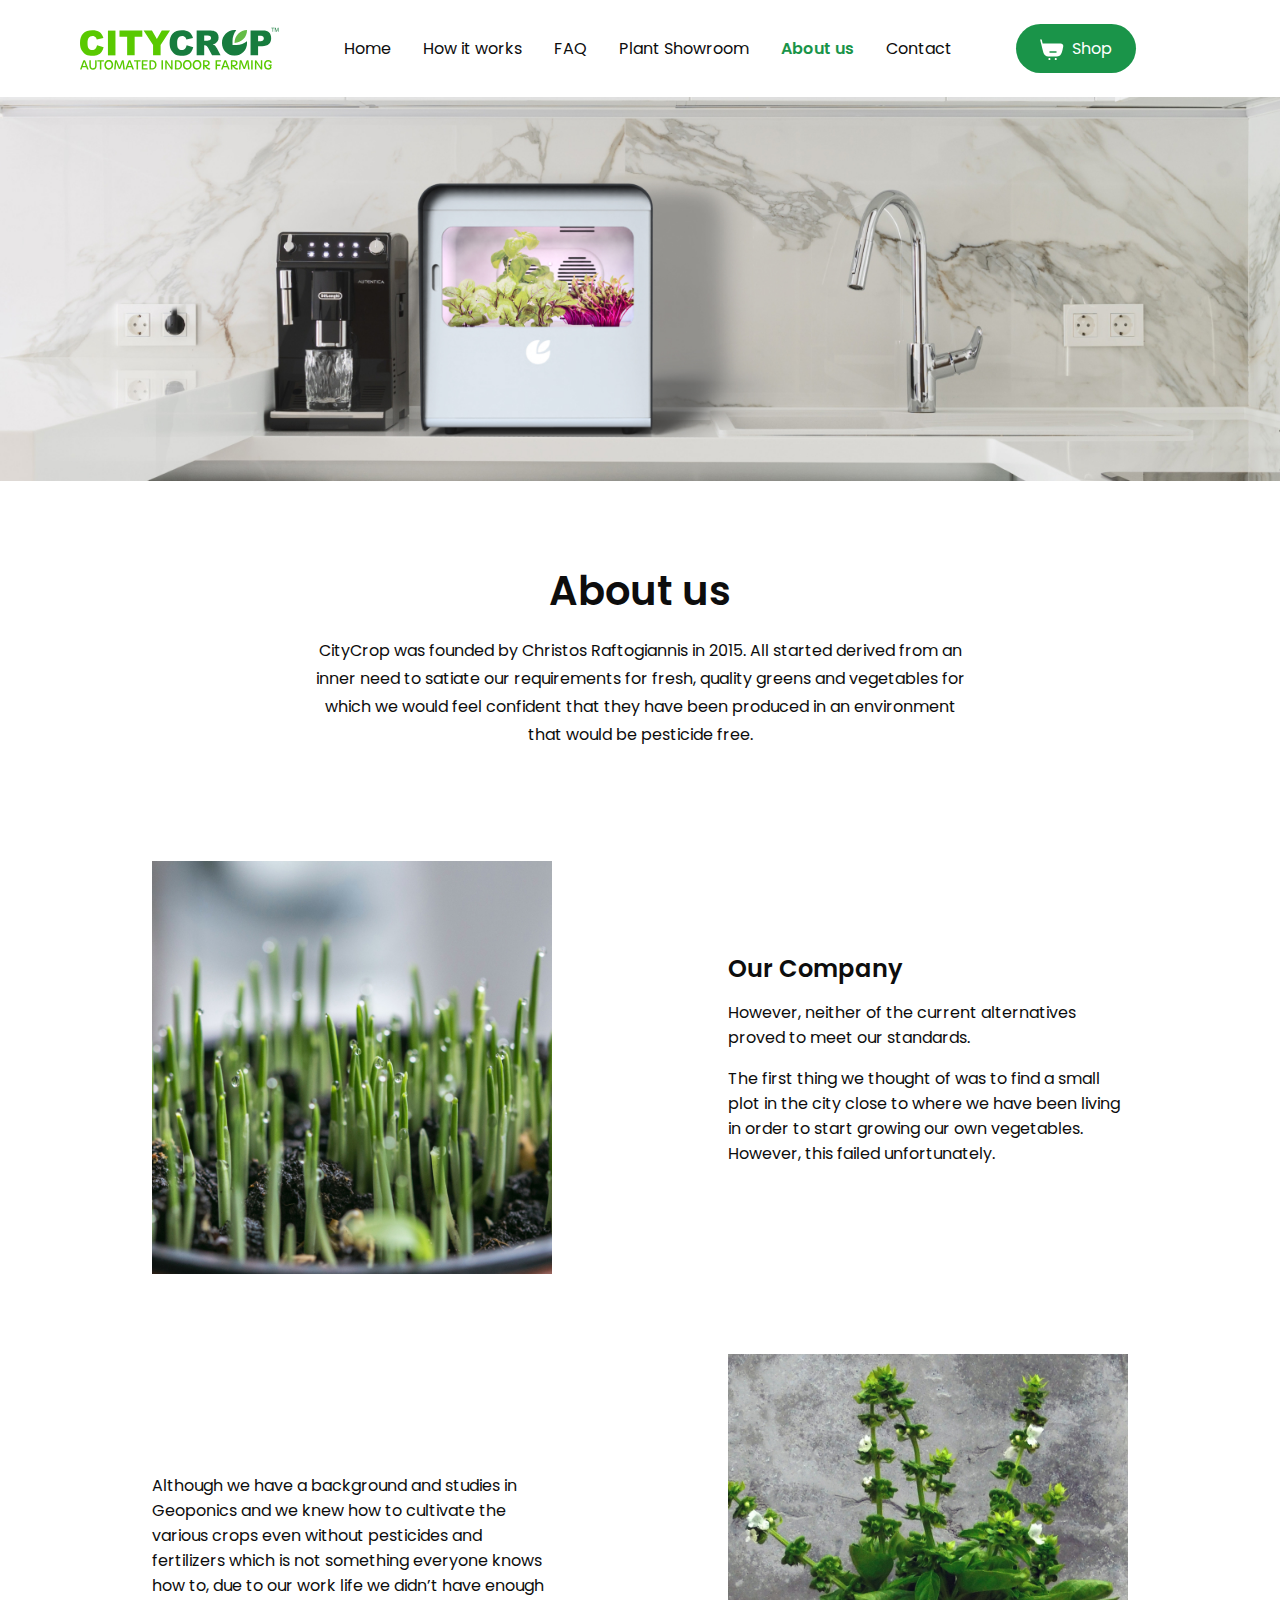
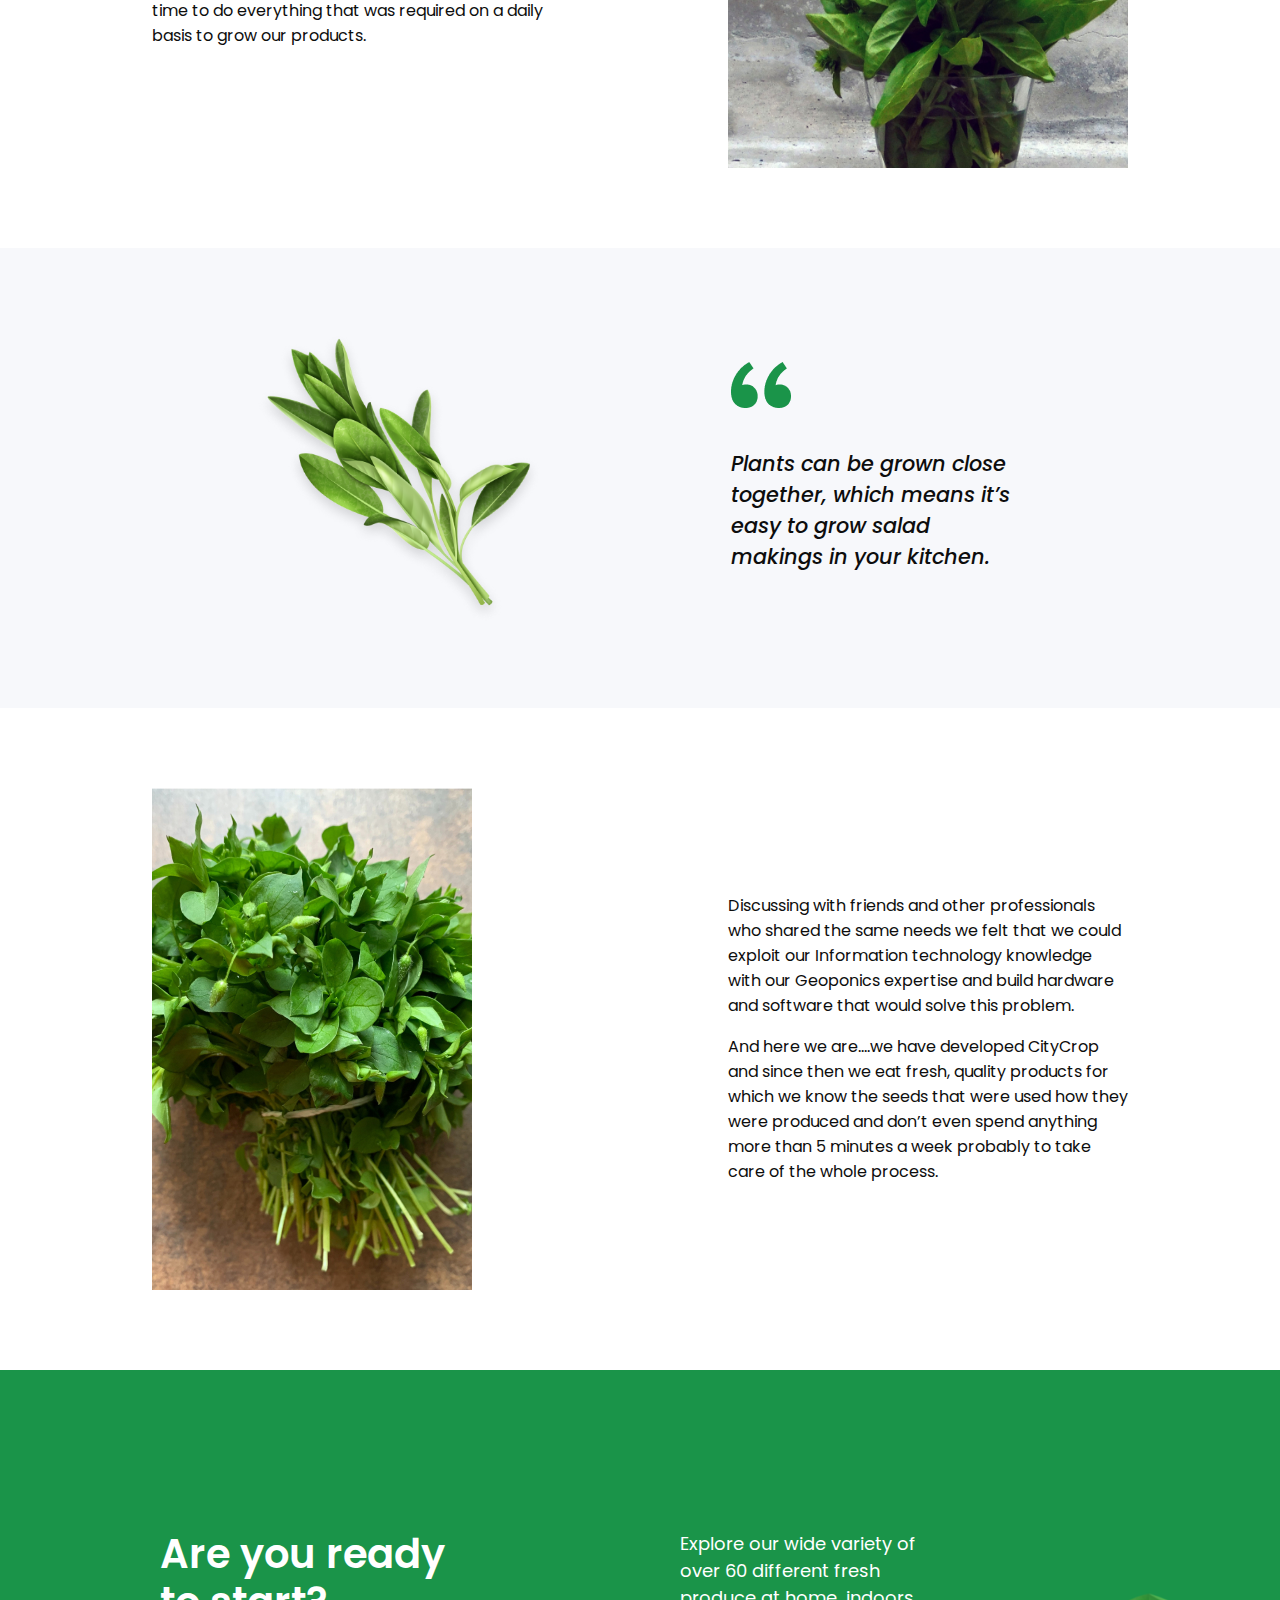
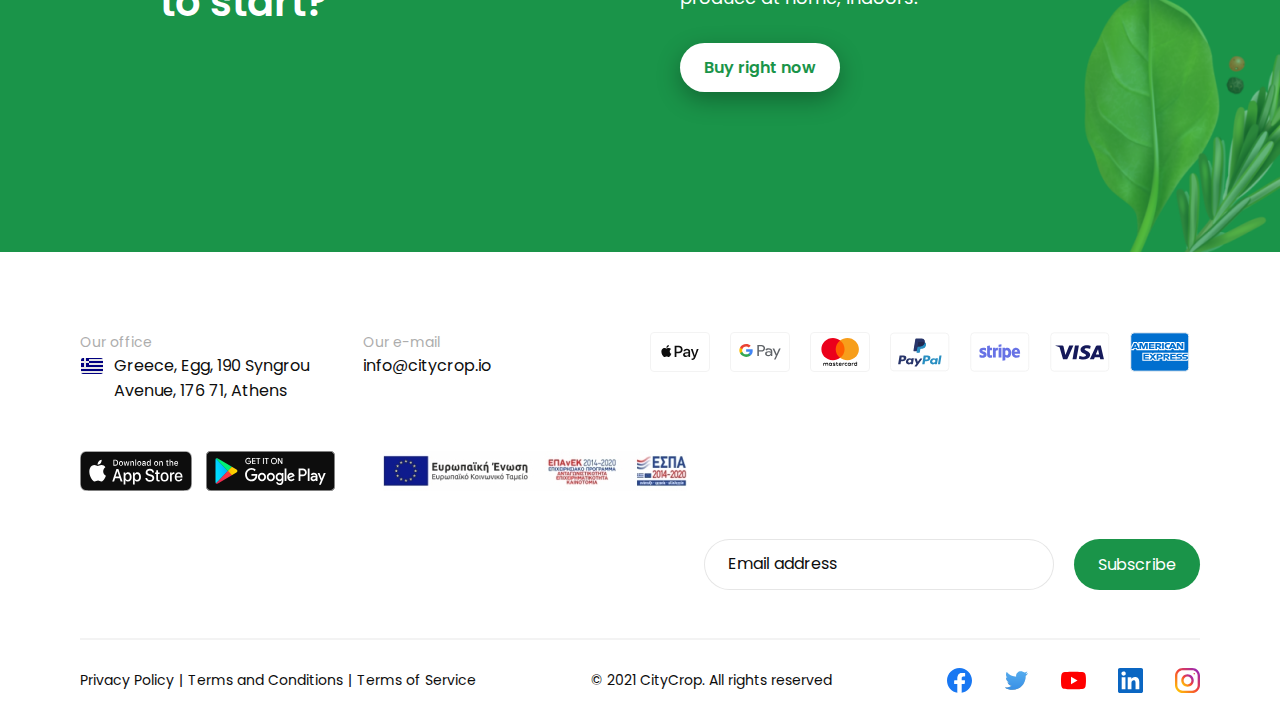
==== pages/about.html @ 61753e55 "About us page completed" ====
<!DOCTYPE html>
<html lang="en">
  <head>
    <meta charset="UTF-8" />
    <meta http-equiv="X-UA-Compatible" content="IE=edge" />
    <meta name="viewport" content="width=device-width, initial-scale=1.0" />
    <title>About Us | CityCrop</title>
    <!-- Fonts -->
    <link rel="preconnect" href="https://fonts.googleapis.com" />
    <link rel="preconnect" href="https://fonts.gstatic.com" crossorigin />
    <link href="https://fonts.googleapis.com/css2?family=Poppins:ital,wght@0,400;0,500;0,600;1,500&display=swap" rel="stylesheet" />

    <!-- Stylesheets-->
    <link rel="stylesheet" href="../css/global.css" />
    <link rel="stylesheet" href="../css/about.css" />
  </head>
  <body>
    <header class="header">
      <div class="container">
        <nav class="navbar">
          <a href="#" class="nav-logo"><img src="../images/logo.svg" alt="City Crop logo" /></a>
          <ul class="nav-menu">
            <li class="nav-item">
              <a href="#" class="nav-link">Home</a>
            </li>
            <li class="nav-item">
              <a href="#" class="nav-link">How it works</a>
            </li>
            <li class="nav-item">
              <a href="#" class="nav-link">FAQ</a>
            </li>
            <li class="nav-item">
              <a href="#" class="nav-link">Plant Showroom</a>
            </li>
            <li class="nav-item">
              <a href="#" class="nav-link active">About us</a>
            </li>
            <li class="nav-item">
              <a href="#" class="nav-link">Contact</a>
            </li>
          </ul>
          <a href="#" class="btn shopping__button">
            <span><img src="../images/cart.svg" alt="" /></span>
            <span>Shop</span>
          </a>
          <a href="#" class="shop-btn--mobile"><img src="../images/buy.svg" alt="" /></a>
          <a href="#"></a>
          <div class="hamburger">
            <span class="bar"></span>
            <span class="bar"></span>
            <span class="bar"></span>
          </div>
        </nav>
      </div>
    </header>
    <main>
      <section class="hero__banner">
        <picture>
          <source media="(max-width:768px)" srcset="../images/contact-banner-1.jpg" />
          <source media="(min-width:768px)" srcset="../images/contact-banner.jpg" />
          <img src="../images/contact-banner.jpg" alt="" />
        </picture>
      </section>
      <section class="about__info">
        <div class="container">
          <h2>About us</h2>
          <p class="subhead">CityCrop was founded by Christos Raftogiannis in 2015. All started derived from an inner need to satiate our requirements for fresh, quality greens and vegetables for which we would feel confident that they have been produced in an environment that would be pesticide free.</p>
        </div>
      </section>
      <section class="company__info">
        <div class="container">
          <div class="row">
            <div class="col-6">
              <div><img src="../images/plant-1.jpg" alt="" /></div>
            </div>
            <div class="col-6">
              <h3>Our Company</h3>
              <p>However, neither of the current alternatives proved to meet our standards.</p>
              <p>The first thing we thought of was to find a small plot in the city close to where we have been living in order to start growing our own vegetables. However, this failed unfortunately.</p>
            </div>
          </div>
        </div>
        <div class="container">
          <div class="row">
            <div class="col-6 order-2">
              <p>Although we have a background and studies in Geoponics and we knew how to cultivate the various crops even without pesticides and fertilizers which is not something everyone knows how to, due to our work life we didn’t have enough time to do everything that was required on a daily basis to grow our products.</p>
            </div>
            <div class="col-6">
              <div><img src="../images/plant-3.jpg" alt="" /></div>
            </div>
          </div>
        </div>
        <div class="row quote">
          <div class="col-6">
            <div><img src="../images/plant-2.png" alt="" width="300px" /></div>
          </div>
          <div class="col-6">
            <p class="blockquote">Plants can be grown close together, which means it’s easy to grow salad makings in your kitchen.</p>
          </div>
        </div>
        <div class="container">
          <div class="row">
            <div class="col-6 order-2">
              <div class="text-center"><img src="../images/plant-4.jpg" alt="" /></div>
            </div>
            <div class="col-6">
              <p>Discussing with friends and other professionals who shared the same needs we felt that we could exploit our Information technology knowledge with our Geoponics expertise and build hardware and software that would solve this problem.</p>
              <p>And here we are….we have developed CityCrop and since then we eat fresh, quality products for which we know the seeds that were used how they were produced and don’t even spend anything more than 5 minutes a week probably to take care of the whole process.</p>
            </div>
          </div>
        </div>
      </section>

      <section class="footer__banner">
        <div class="container">
          <div class="row">
            <div class="col">
              <h2>
                Are you ready <br />
                to start?
              </h2>
            </div>
            <div class="col">
              <p>Explore our wide variety of over 60 different fresh produce at home, indoors.</p>
              <a href="#" class="btn buy-now">Buy right now</a>
            </div>
          </div>
        </div>
      </section>
    </main>
    <footer class="footer">
      <div class="container">
        <div class="address-payment">
          <div class="flex gap-1">
            <div class="office__address">
              <p class="footer_title">Our office</p>
              <div class="address">
                <span><img src="../images/Greece.svg" alt="" /></span>
                <p>Greece, Egg, 190 Syngrou Avenue, 176 71, Athens</p>
              </div>
            </div>
            <div class="email__address">
              <p class="footer_title">Our e-mail</p>
              <p>info@citycrop.io</p>
            </div>
          </div>
          <div class="payment__methods">
            <img src="../images/ApplePay.svg" alt="" width="60" height="40" />
            <img src="../images/GooglePay.svg" alt="" width="60" height="40" />
            <img src="../images/Mastercard-Full.svg" alt="" width="60" height="40" />
            <img src="../images/Paypal.svg" alt="" width="60" height="40" />
            <img src="../images/Stripe.svg" alt="" width="60" height="40" />
            <img src="../images/Visa-Classic.svg" alt="" width="60" height="40" />
            <img src="../images/Amex.svg" alt="" width="60" height="40" />
          </div>
        </div>
        <div class="footer__row--2">
          <div class="badges">
            <a href="#"><img src="../images/appstore-badge.svg" alt="" /></a>
            <a href="#"><img src="../images/google-store-badge.svg" alt="" /></a>
          </div>
          <div><img src="../images/cont.jpg" alt="" /></div>
          <div>
            <form class="footer__form">
              <div class="input__wrapper">
                <input name="Email" type="email" id="f-email" class="form__input" autocomplete="off" placeholder=" " />
                <label for="f-email" class="form__label">Email address</label>
              </div>

              <button type="submit" class="btn">Subscribe</button>
            </form>
          </div>
        </div>
        <div class="footer__row--end">
          <div class="links"><a href="#">Privacy Policy</a><span>|</span><a href="#">Terms and Conditions</a><span>|</span><a href="#">Terms of Service</a></div>
          <div><p>© 2021 CityCrop. All rights reserved</p></div>
          <div>
            <ul class="social-nav">
              <li>
                <a href="#" target="_blank" title="Facebook" rel="nofollow"><img src="../images/facebook.svg" alt="" /></a>
              </li>
              <li>
                <a href="#" target="_blank" title="Twitter" rel="nofollow"><img src="../images/twitter.svg" alt="" /></a>
              </li>
              <li>
                <a href="#" target="_blank" title="Youtube" rel="nofollow"><img src="../images/youtube.svg" alt="" /></a>
              </li>
              <li>
                <a href="#" target="_blank" title="Linkedin" rel="nofollow"><img src="../images/linkedin.svg" alt="" /></a>
              </li>
              <li>
                <a href="#" target="_blank" title="Instagram" rel="nofollow"><img src="../images/instagram.svg" alt="" /></a>
              </li>
            </ul>
          </div>
        </div>
      </div>
    </footer>

    <script src="../js/main.js"></script>
  </body>
</html>
---- css/global.css ----
:root {
  --black: #0d0d0d;
  --white: #ffffff;
  --grey: #71717c;
  --lightGrey: #f7f8fb;
  --green: #1a9449;
}

html {
  box-sizing: border-box;
  overflow-x: hidden;
}
*,
*::before,
*::after {
  box-sizing: inherit;
}
body {
  margin: 0 auto;
  padding: 0;
  font-family: "Poppins", sans-serif;
  color: var(--black);
  background: var(--white);
  max-width: 1600px;
}

div,
span,
li,
h1,
h2,
h3,
h4,
h5,
h6,
p,
a,
button {
  font-family: "Poppins", sans-serif;
}
h1 {
  font-size: 3.5rem;
  line-height: 1.25;
  color: var(--black);
  font-weight: 600;
  margin: 0;
}
h2 {
  font-size: 2.5rem;
  line-height: 1.5;
  text-align: center;
  font-weight: 600;

  margin: 0;
}
h3 {
  font-size: 1.5rem;
  line-height: 1.25;
  text-align: center;
  font-weight: 600;
  margin: 0;
}

a {
  text-decoration: none;
  color: inherit;
}
a:hover {
  text-decoration: none;
  color: inherit;
}

.btn {
  display: inline-block;
  border: none;
  padding: 12px 24px;
  margin: 0;
  text-decoration: none;
  background: var(--green);
  color: var(--white);
  font-size: 1rem;
  cursor: pointer;
  text-align: center;
  border-radius: 62px;
}
.btn:hover {
  color: var(--white);
}

button:hover,
button:focus {
  outline: 0;
  border: 0;
}

button:focus {
  outline: 0;
}

button:focus-visible {
  outline: 0;
}

ol,
ul {
  list-style: none;
  padding-left: 0;
  margin: 0;
}

img {
  vertical-align: middle;
}

.container {
  max-width: 1160px;
  margin: 0 auto;
  padding: 0 20px;
}

.subhead {
  font-size: 16px;
  text-align: center;
  max-width: 500px;
  margin: 1rem auto;
}
.row {
  display: flex;
}
.col {
  width: 100%;
}
.col-6 {
  width: 50%;
}
.col-3 {
  width: 25%;
}
.col-4 {
  width: 33.33%;
}
.flex {
  display: flex;
}
.gap-1 {
  gap: 1rem;
}

/* || Navbar styles*/

.navbar {
  display: flex;
  justify-content: space-between;
  align-items: center;
  padding: 1rem 0;
  padding-top: 1.5rem;
  border-bottom: 1px solid #e7e7e7;
}
.nav-logo img {
  width: 200px;
}

.hamburger {
  display: none;
}

.bar {
  display: block;
  width: 20px;
  height: 2px;
  margin: 4px auto;
  -webkit-transition: all 0.3s ease-in-out;
  transition: all 0.3s ease-in-out;
  background-color: var(--black);
  border-radius: 2px;
}

.nav-menu {
  display: flex;
  justify-content: space-between;
  align-items: center;
  padding-left: 0;
  gap: 32px;
}

.nav-link {
  font-size: 1rem;
  font-weight: 400;
  color: var(--black);
}
.nav-link.active {
  font-weight: 600;
  color: var(--green);
}

.nav-link:hover {
  color: var(--green);
}

.shopping__button {
  display: flex;
  gap: 8px;
  border-radius: 62px;
}
.shop-btn--mobile {
  display: none;
}

.footer {
  padding: 5rem 0 1rem;
}
.address-payment {
  display: flex;
  margin-bottom: 3rem;
  gap: 20px;
}
.address-payment p {
  margin: 0;
}

.footer_title {
  font-size: 14px;
  color: #adadad;
}

.office__address {
  flex: 1;
}
.office__address .address {
  display: flex;
  gap: 10px;
}
.email__address {
  flex: 1;
}
.payment__methods {
  display: flex;
  flex-wrap: wrap;
  gap: 20px;
}

.footer__row--2 {
  display: flex;
  align-items: center;
  gap: 3rem;
  margin-bottom: 3rem;
  flex-wrap: wrap;
}
.footer__row--2 > div:last-child {
  margin-left: auto;
}

.badges a {
  display: inline-block;
}
.badges a:first-child {
  margin-right: 10px;
}

/*Footer Form*/

.input__wrapper {
  position: relative;
}
.form__input {
  position: relative;
  top: 0;
  left: 0;
  width: 100%;
  border: none;
  border-radius: 0.5rem;
  font-family: inherit;
  font-size: inherit;
  color: white;
  outline: none;
  padding: 1rem 2rem;
  background: none;
  background: var(--white);
  color: var(--black);
  border-radius: 62px;
  filter: drop-shadow(0px 4px 12px rgba(0, 0, 0, 0.05));
}

.form__label {
  position: absolute;
  left: 1rem;
  margin: 0 0.5rem;
  cursor: text;
  transition: top 200ms ease-in, left 200ms ease-in, font-size 200ms ease-in;
  color: var(--black);
  top: 50%;
  transform: translateY(-50%);
  line-height: 1;
}
.form__input:focus ~ .form__label,
.form__input:not(:placeholder-shown).form__input:not(:focus) ~ .form__label {
  top: 0rem;
  font-size: 0.8rem;
  color: var(--grey);
}

.footer__form {
  display: flex;
  gap: 20px;
}

.footer__form .form__input {
  background: var(--white);
  border-radius: 62px;
  border: 1px solid rgba(13, 13, 13, 0.1);
  filter: none;
  padding: 0.75rem 1rem;
  min-width: 300px;
}
.footer__form .form__label {
  background-color: #fff;
}

.footer__form .btn {
  font-size: 16px;
}

.footer__row--end {
  display: flex;
  align-items: center;
  justify-content: space-between;
  font-size: 14px;
  border-top: 2px solid #f3f3f3;
  padding: 1rem 0 0;
}

.footer__row--end .links {
  display: flex;
  gap: 5px;
}

.footer .social-nav {
  margin-top: 0;
}
.footer .social-nav img {
  width: 25px;
}

/*Footer banner*/
.footer__banner {
  background-color: var(--green);
  background-image: url(../images/footer-banner.png);
  background-position: bottom right;
  background-repeat: no-repeat;
  padding: 10rem 0;
  color: var(--white);
}
.footer__banner h2 {
  text-align: left;
  line-height: 1.2;
}
.footer__banner p {
  line-height: 1.5;
  font-size: 18px;
  margin-bottom: 2rem;
  margin-top: 0;
  max-width: 275px;
}
.footer__banner .row {
  padding: 0 5rem;
  gap: 5rem;
}

.buy-now {
  background-color: var(--white);
  color: var(--green);
  box-shadow: 0px 8px 24px rgba(0, 0, 0, 0.3);
  font-weight: 600;
}
.buy-now:hover {
  color: var(--green);
}

/*Social Nav*/
.social-nav {
  list-style: none;
  display: flex;
  justify-content: center;
  gap: 2rem;
  margin-top: 4rem;
}
.social-nav li {
  list-style: none;
}
.social-nav a {
  display: inline-block;
  text-decoration: none;
  cursor: pointer;
  line-height: 1;
}
.social-nav img {
  width: 40px;
}

@media (max-width: 968px) {
  .nav-link {
    color: var(--white);
  }

  /*Navbar styles*/
  .nav-logo img {
    width: 144px;
  }

  .nav-menu {
    position: absolute;
    left: -100%;
    top: 5rem;
    top: 0;
    flex-direction: column;
    background-color: var(--green);
    width: 100%;
    text-align: center;
    transition: 0.3s;
    box-shadow: 0 10px 27px rgba(0, 0, 0, 0.05);
    z-index: 2;
    gap: 10px;
    min-height: calc(100vh - 87px);
    min-height: 100vh;
    justify-content: center;
  }

  .nav-menu.active {
    left: 0;
  }
  .nav-link.active {
    color: var(--white);
  }

  .nav-item {
    margin: 1rem 0;
  }

  .hamburger {
    display: block;
    cursor: pointer;
    z-index: 3;
  }
  .hamburger.active .bar {
    background-color: var(--white);
  }

  .hamburger.active .bar:nth-child(2) {
    opacity: 0;
  }

  .hamburger.active .bar:nth-child(1) {
    -webkit-transform: translateY(6px) rotate(45deg);
    transform: translateY(6px) rotate(45deg);
  }

  .hamburger.active .bar:nth-child(3) {
    -webkit-transform: translateY(-6px) rotate(-45deg);
    transform: translateY(-6px) rotate(-45deg);
  }
  .shopping__button {
    display: none;
  }
  .shop-btn--mobile {
    display: inline-block;
    align-self: baseline;
    margin-left: auto;
    margin-right: 24px;
  }
}

@media (max-width: 768px) {
  /*Global styles*/
  h2 {
    font-size: 1.5rem;
  }
  h3 {
    font-size: 1.25rem;
  }
  p {
    font-size: 0.75rem;
  }
  .btn {
    font-size: 0.75rem;
  }

  .row {
    flex-wrap: wrap;
  }

  .col-6 {
    width: 100%;
  }
  .item > div {
    margin: 0 auto;
  }

  .subhead {
    font-size: 14px;
  }

  /*Footer banner*/
  .footer__banner {
    padding: 5rem 0;
    background-size: 200px;
  }
  .footer__banner .row {
    padding: 0 3%;
    gap: 2rem;
    text-align: center;
  }
  .footer__banner p {
    font-size: 14px;
    max-width: 300px;
    margin-left: auto;
    margin-right: auto;
  }
  .footer__banner h2 {
    text-align: center;
  }

  /*Footer*/
  .footer {
    padding-top: 1rem;
  }

  .office__address {
    order: 2;
    flex: 1.2;
  }

  .payment__methods {
    flex-wrap: wrap;
    gap: 12px 8%;
  }
  .address-payment {
    flex-wrap: wrap;
    gap: 2rem;
    margin-bottom: 3rem;
    justify-content: center;
  }
  .footer__row--2 {
    flex-wrap: wrap;
    justify-content: center;
    margin-bottom: 3rem;
    gap: 2rem;
  }
  .footer__row--2 > div:last-child {
    margin-left: 0;
    width: 100%;
  }
  .footer__form {
    flex-direction: column;
  }
  .footer__row--end {
    flex-direction: column;
    gap: 2rem;
  }
  .footer__row--end .links {
    flex-direction: column;
    align-items: center;
    gap: 20px;
  }
  .footer__row--end .links + div {
    order: 3;
  }
  .footer__row--end .links span {
    display: none;
  }
}
---- css/about.css ----
.subhead {
  max-width: 650px;
  line-height: 1.75;
}

.navbar {
  padding: 1.5rem 0;
  border-bottom: 0;
}

.hero__banner img {
  max-width: 100%;
  width: 100%;
}

.about__info {
  text-align: center;
  padding-top: 5rem;
}

.about__info .subhead {
  margin-bottom: 2rem;
}

.company__info {
  margin-top: 7rem;
}
.company__info .row {
  gap: 2rem;
  align-items: center;
  justify-content: space-around;
  margin-bottom: 5rem;
}
.company__info .row .col-6 {
  max-width: 400px;
}
.company__info .row .col-6 img {
  max-width: 100%;
}
.company__info .row h3 {
  text-align: left;
}

.row.quote {
  background-color: var(--lightGrey);
  padding: 5rem 0;
  justify-content: space-evenly;
}

.row.quote .col-6:first-child {
  text-align: right;
}

.blockquote {
  font-weight: 500;
  font-style: italic;
  font-size: 1.3rem;
  max-width: 285px;
  margin-top: 0;
}
.blockquote::before {
  content: url("../images/quote.png");
  display: block;
  margin-bottom: 2rem;
}

@media (max-width: 768px) {
  .about__info {
    padding-top: 3rem;
  }
  .company__info {
    margin-top: 2rem;
  }
  .order-2 {
    order: 2;
  }
  .company__info .row {
    margin-bottom: 1rem;
  }
  .row.quote .col-6:first-child {
    display: none;
  }
  .blockquote {
    margin: 0 auto;
  }
  .text-center {
    text-align: center;
  }
  /* .company__info .row .col-6:first-child {
    order: 2;
  } */
}
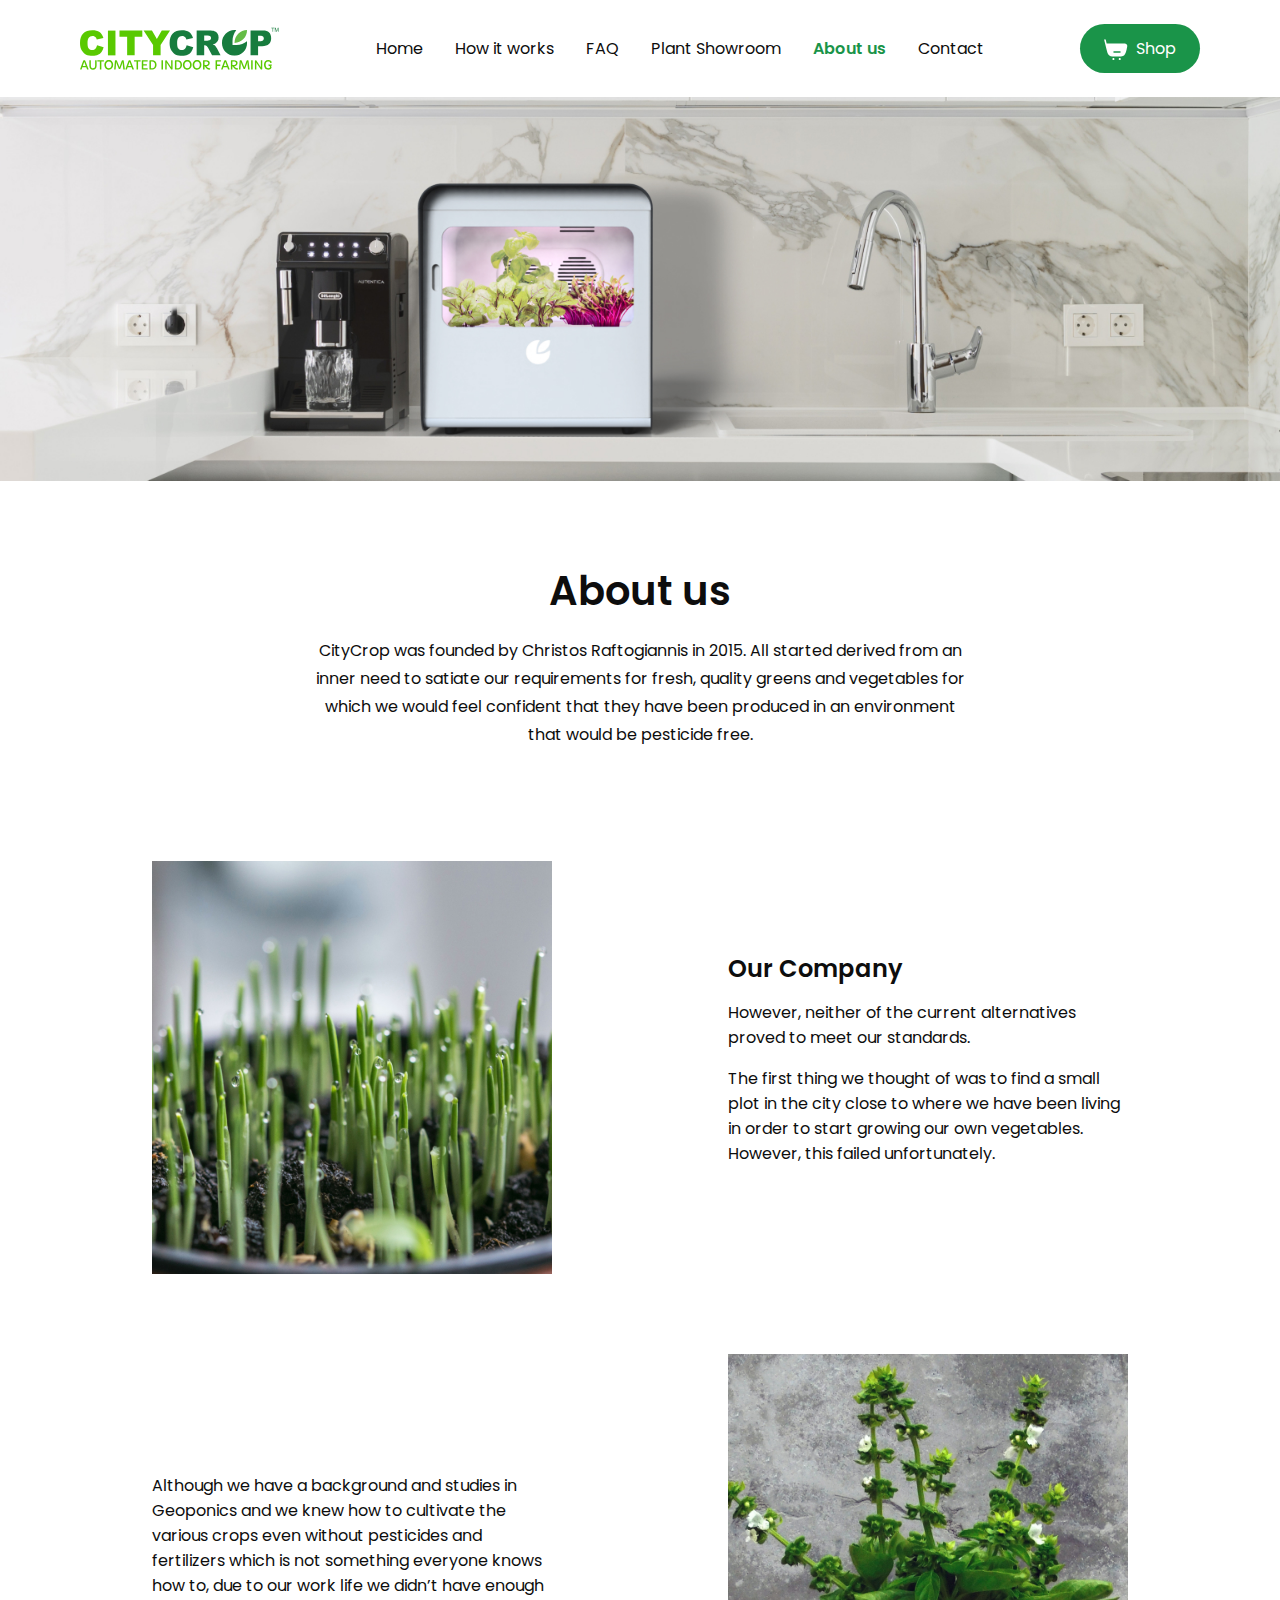
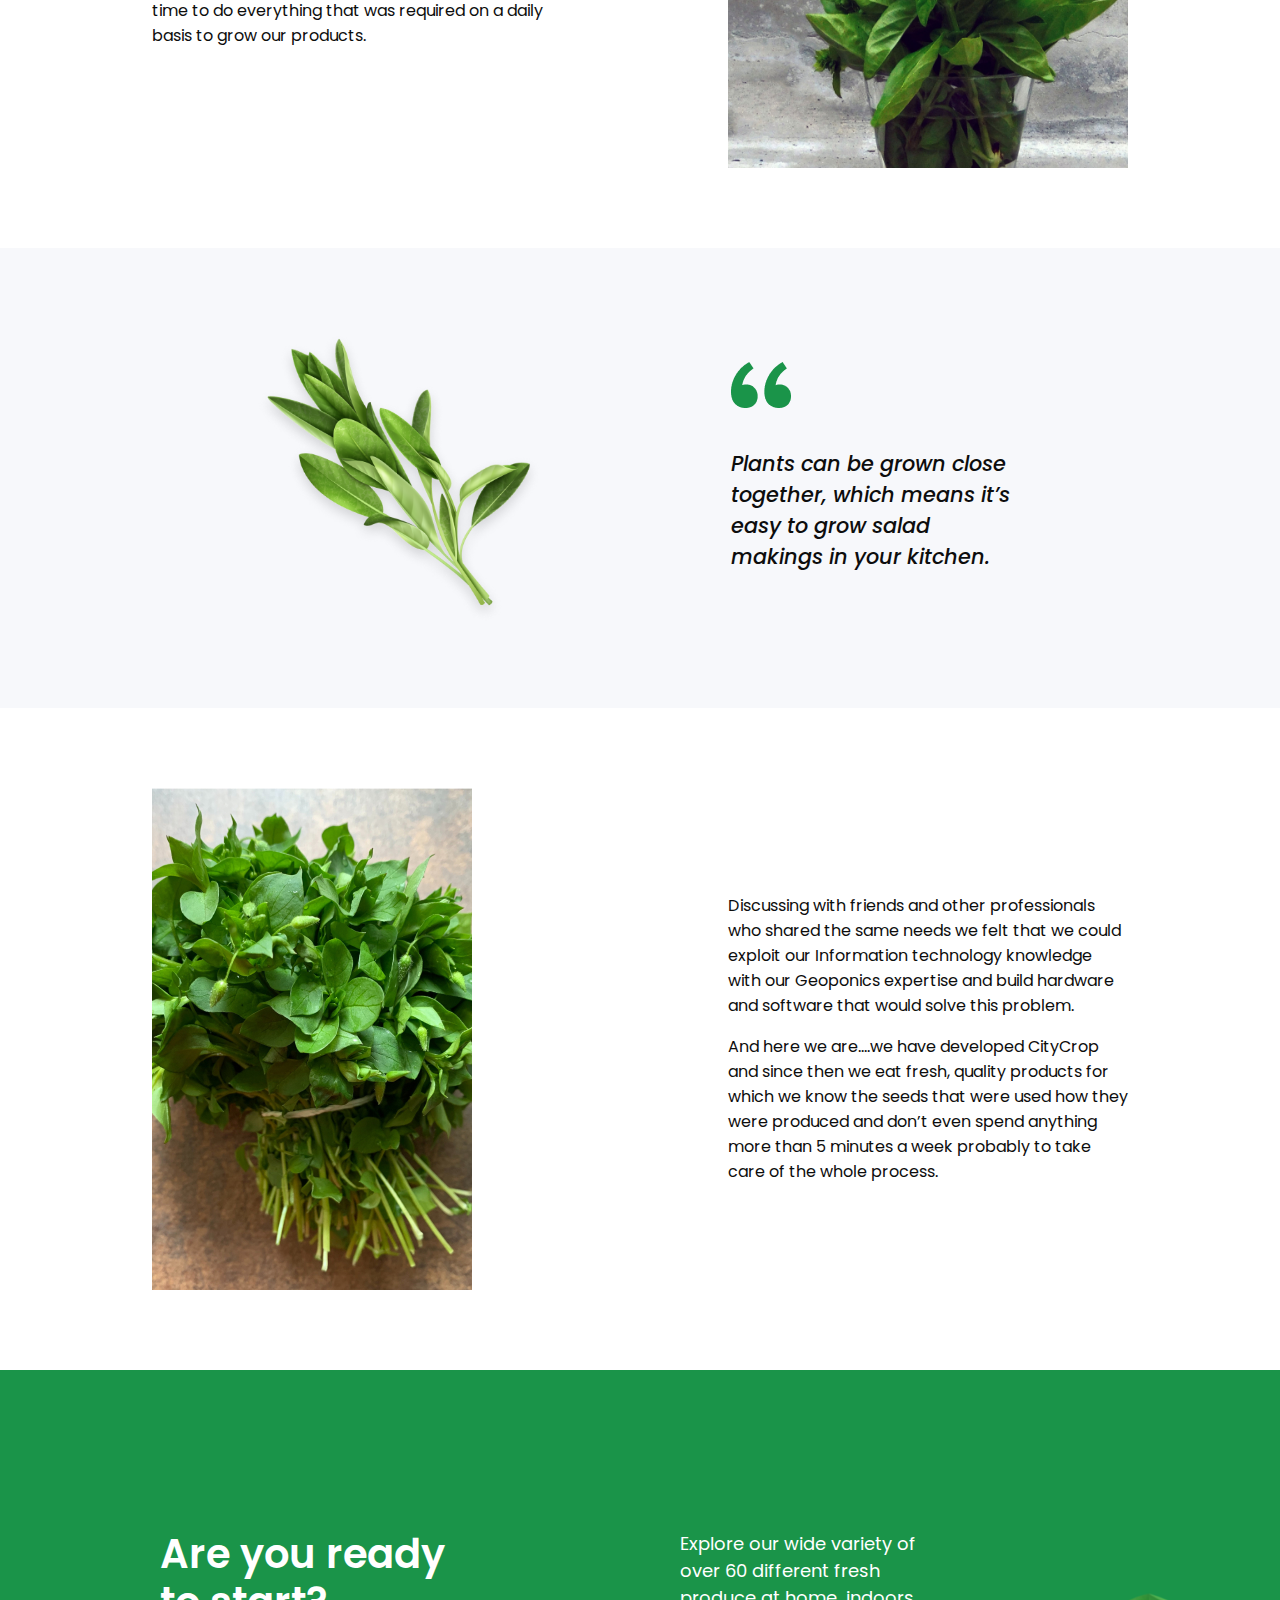
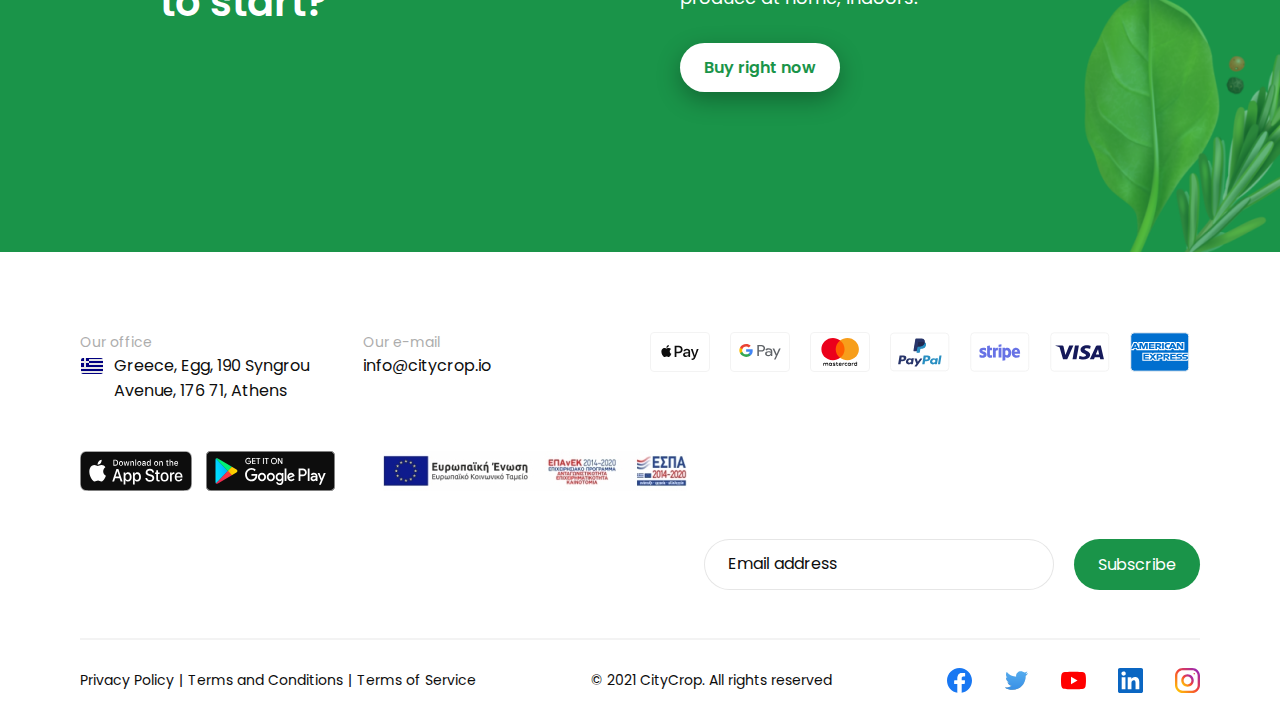
==== commit 57f17acf: "shop page completed" ====
--- a/pages/about.html
+++ b/pages/about.html
@@ -18,16 +18,16 @@
     <header class="header">
       <div class="container">
         <nav class="navbar">
-          <a href="#" class="nav-logo"><img src="../images/logo.svg" alt="City Crop logo" /></a>
+          <a href="/" class="nav-logo"><img src="../images/logo.svg" alt="City Crop logo" /></a>
           <ul class="nav-menu">
             <li class="nav-item">
-              <a href="#" class="nav-link">Home</a>
+              <a href="/" class="nav-link">Home</a>
             </li>
             <li class="nav-item">
               <a href="#" class="nav-link">How it works</a>
             </li>
             <li class="nav-item">
-              <a href="#" class="nav-link">FAQ</a>
+              <a href="./faq.html" class="nav-link">FAQ</a>
             </li>
             <li class="nav-item">
               <a href="#" class="nav-link">Plant Showroom</a>
@@ -36,15 +36,14 @@
               <a href="#" class="nav-link active">About us</a>
             </li>
             <li class="nav-item">
-              <a href="#" class="nav-link">Contact</a>
+              <a href="./contact.html" class="nav-link">Contact</a>
             </li>
           </ul>
-          <a href="#" class="btn shopping__button">
+          <a href="./shop.html" class="btn shopping__button">
             <span><img src="../images/cart.svg" alt="" /></span>
             <span>Shop</span>
           </a>
-          <a href="#" class="shop-btn--mobile"><img src="../images/buy.svg" alt="" /></a>
-          <a href="#"></a>
+          <a href="./shop.html" class="shop-btn--mobile"><img src="../images/buy.svg" alt="" /></a>
           <div class="hamburger">
             <span class="bar"></span>
             <span class="bar"></span>
@@ -122,7 +121,7 @@
             </div>
             <div class="col">
               <p>Explore our wide variety of over 60 different fresh produce at home, indoors.</p>
-              <a href="#" class="btn buy-now">Buy right now</a>
+              <a href="./shop.html" class="btn buy-now">Buy right now</a>
             </div>
           </div>
         </div>
--- a/css/global.css
+++ b/css/global.css
@@ -564,6 +564,10 @@
   .footer__row--end .links + div {
     order: 3;
   }
+  .footer__row--end p {
+    margin-top: 0;
+  }
+
   .footer__row--end .links span {
     display: none;
   }
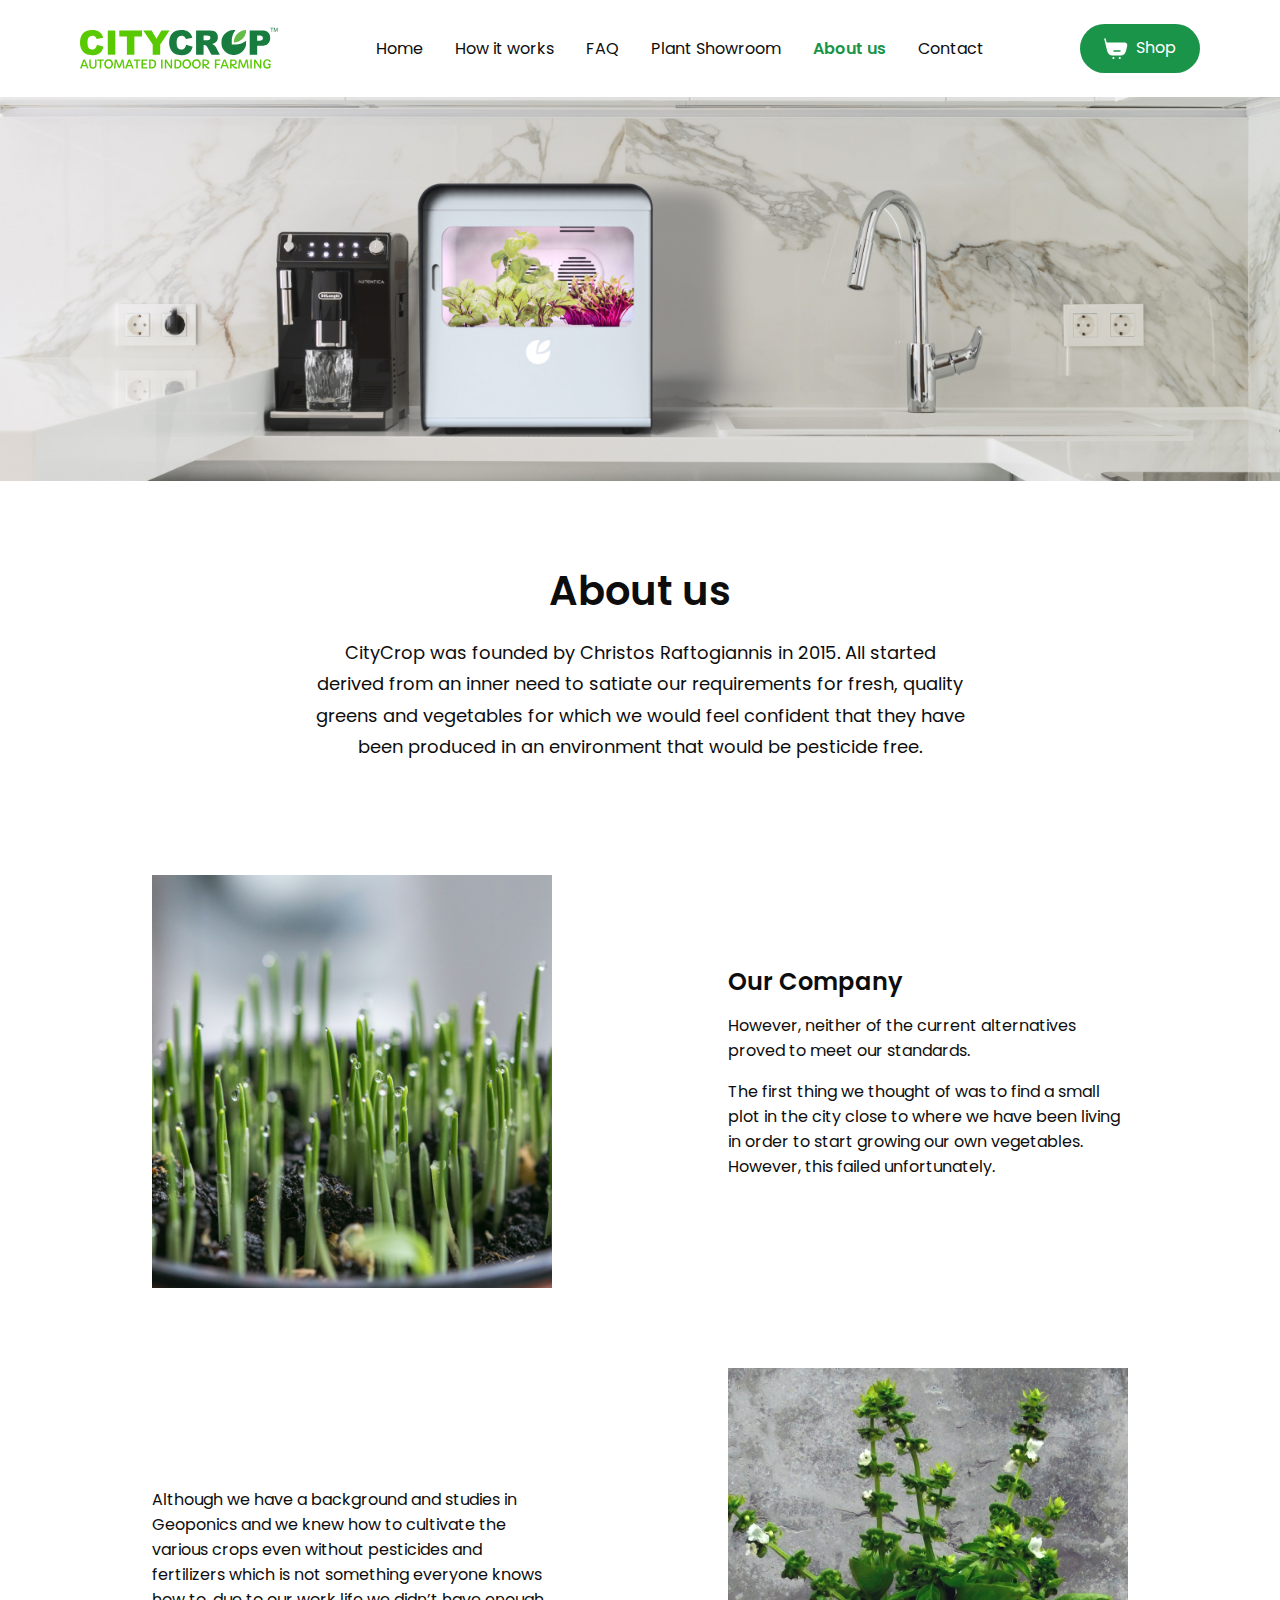
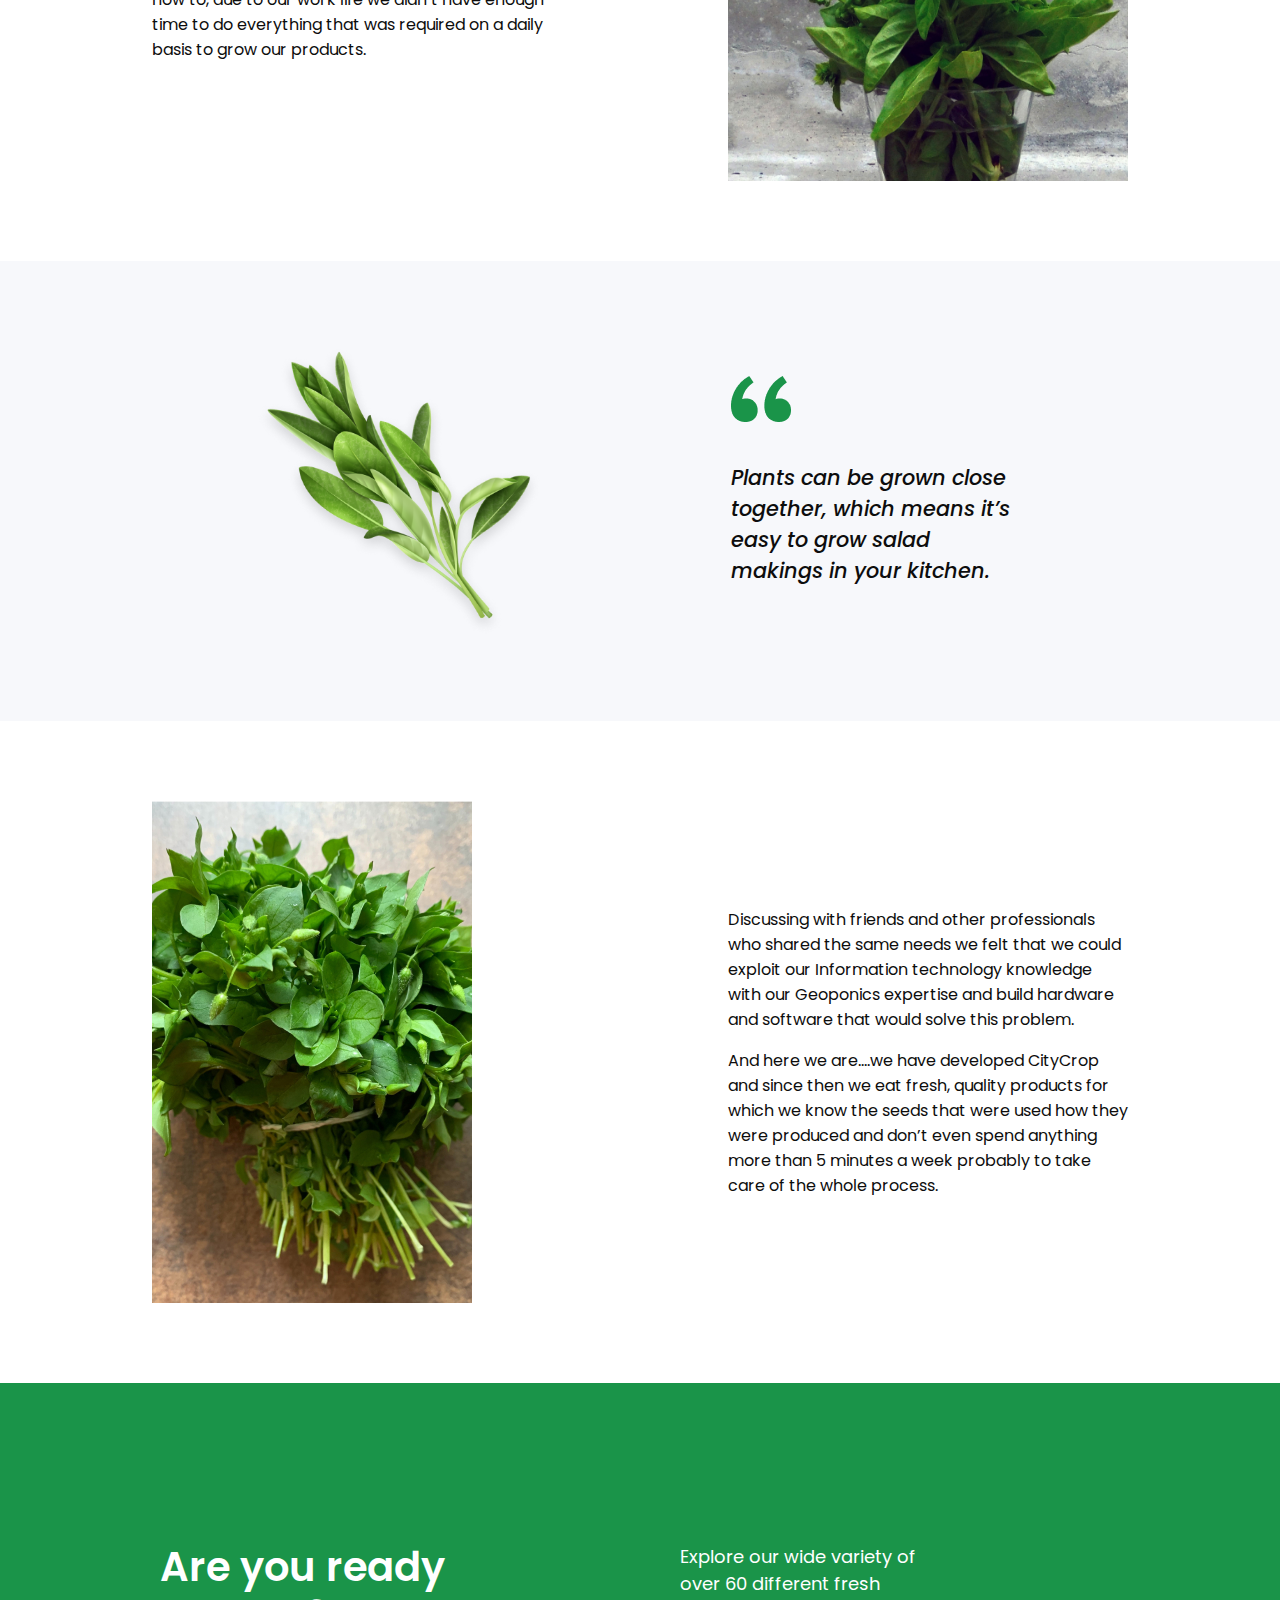
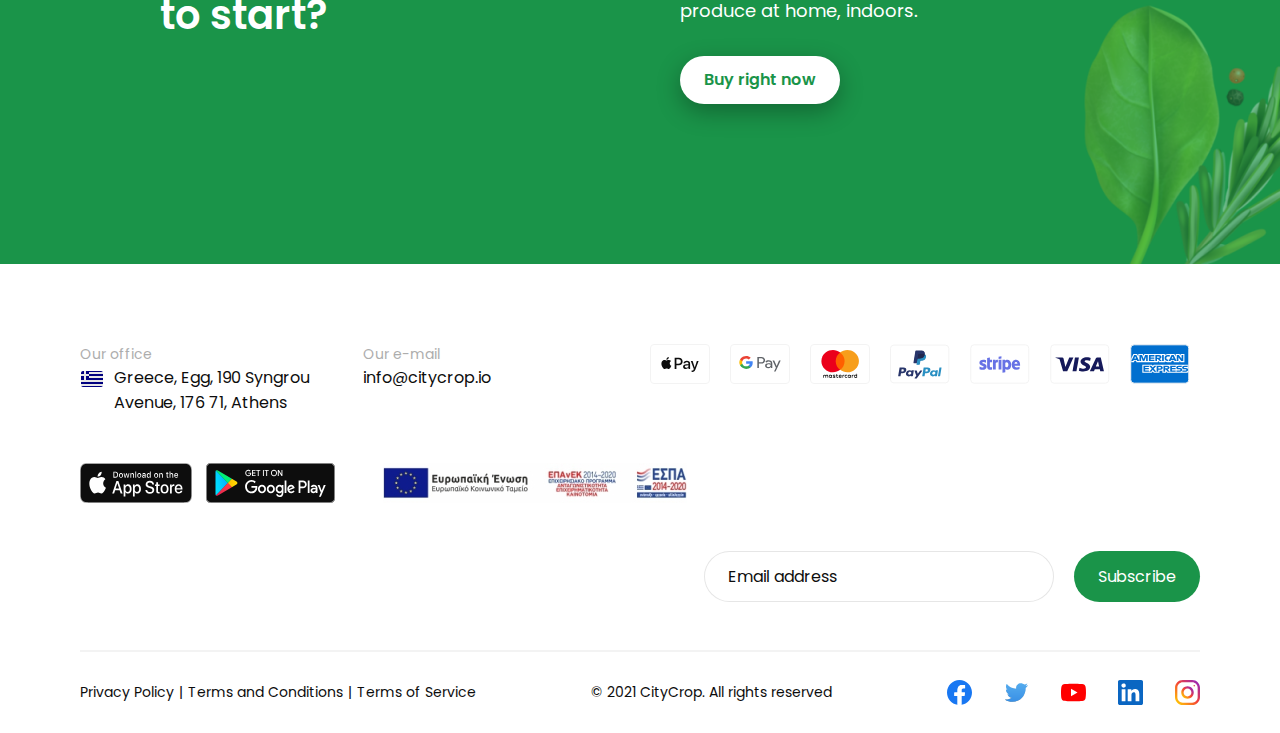
==== commit 3ae790ee: "Completed" ====
--- a/pages/about.html
+++ b/pages/about.html
@@ -121,7 +121,7 @@
             </div>
             <div class="col">
               <p>Explore our wide variety of over 60 different fresh produce at home, indoors.</p>
-              <a href="./shop.html" class="btn buy-now">Buy right now</a>
+              <a href="./shop.html" class="btn btn--secondary buy-now">Buy right now</a>
             </div>
           </div>
         </div>
--- a/css/global.css
+++ b/css/global.css
@@ -38,6 +38,13 @@
 button {
   font-family: "Poppins", sans-serif;
 }
+input,
+textarea,
+button,
+select,
+a {
+  -webkit-tap-highlight-color: transparent;
+}
 h1 {
   font-size: 3.5rem;
   line-height: 1.25;
@@ -50,7 +57,6 @@
   line-height: 1.5;
   text-align: center;
   font-weight: 600;
-
   margin: 0;
 }
 h3 {
@@ -79,26 +85,55 @@
   background: var(--green);
   color: var(--white);
   font-size: 1rem;
+  line-height: 1.5;
   cursor: pointer;
   text-align: center;
   border-radius: 62px;
 }
 .btn:hover {
   color: var(--white);
+  background: linear-gradient(180deg, #066b2d 0%, #1a9449 100%);
+}
+.btn:active {
+  background: linear-gradient(180deg, #0d7b38 0%, #15ae4d 100%);
 }
 
 button:hover,
 button:focus {
   outline: 0;
-  border: 0;
-}
-
-button:focus {
-  outline: 0;
-}
-
-button:focus-visible {
-  outline: 0;
+}
+
+.btn--lg {
+  padding: 18px 42px;
+  font-size: 1rem;
+  font-weight: 500;
+}
+
+.btn--sm {
+  padding: 10px 26px;
+  font-size: 14px;
+}
+.btn--primary {
+  font-size: 1rem;
+}
+.btn--primary:hover {
+  color: var(--white);
+  background: linear-gradient(180deg, #066b2d 0%, #1a9449 100%);
+}
+.btn--primary:active {
+  background: linear-gradient(180deg, #0d7b38 0%, #15ae4d 100%);
+}
+.btn--secondary {
+  background-color: var(--white);
+  color: var(--green);
+  box-shadow: 0px 8px 24px rgba(0, 0, 0, 0.3);
+}
+.btn--secondary:hover {
+  color: var(--green);
+  background: #f3f3f3;
+}
+.btn--secondary:active {
+  background: #e7e7e7;
 }
 
 ol,
@@ -119,7 +154,7 @@
 }
 
 .subhead {
-  font-size: 16px;
+  font-size: 18px;
   text-align: center;
   max-width: 500px;
   margin: 1rem auto;
@@ -152,12 +187,12 @@
   display: flex;
   justify-content: space-between;
   align-items: center;
-  padding: 1rem 0;
-  padding-top: 1.5rem;
+  padding: 1.5rem 0;
   border-bottom: 1px solid #e7e7e7;
 }
 .nav-logo img {
-  width: 200px;
+  height: 42px;
+  width: 199px;
 }
 
 .hamburger {
@@ -166,13 +201,16 @@
 
 .bar {
   display: block;
-  width: 20px;
+  width: 16px;
   height: 2px;
-  margin: 4px auto;
   -webkit-transition: all 0.3s ease-in-out;
   transition: all 0.3s ease-in-out;
   background-color: var(--black);
-  border-radius: 2px;
+  border-radius: 1px;
+  margin-bottom: 4px;
+}
+.bar:last-child {
+  margin-bottom: 0;
 }
 
 .nav-menu {
@@ -200,7 +238,7 @@
 .shopping__button {
   display: flex;
   gap: 8px;
-  border-radius: 62px;
+  align-items: center;
 }
 .shop-btn--mobile {
   display: none;
@@ -401,10 +439,14 @@
   .nav-link {
     color: var(--white);
   }
+  .nav-link:hover {
+    color: var(--white);
+  }
 
   /*Navbar styles*/
   .nav-logo img {
-    width: 144px;
+    height: 32px;
+    width: 151px;
   }
 
   .nav-menu {
@@ -463,7 +505,6 @@
   }
   .shop-btn--mobile {
     display: inline-block;
-    align-self: baseline;
     margin-left: auto;
     margin-right: 24px;
   }
@@ -481,7 +522,7 @@
     font-size: 0.75rem;
   }
   .btn {
-    font-size: 0.75rem;
+    font-size: 0.875rem;
   }
 
   .row {
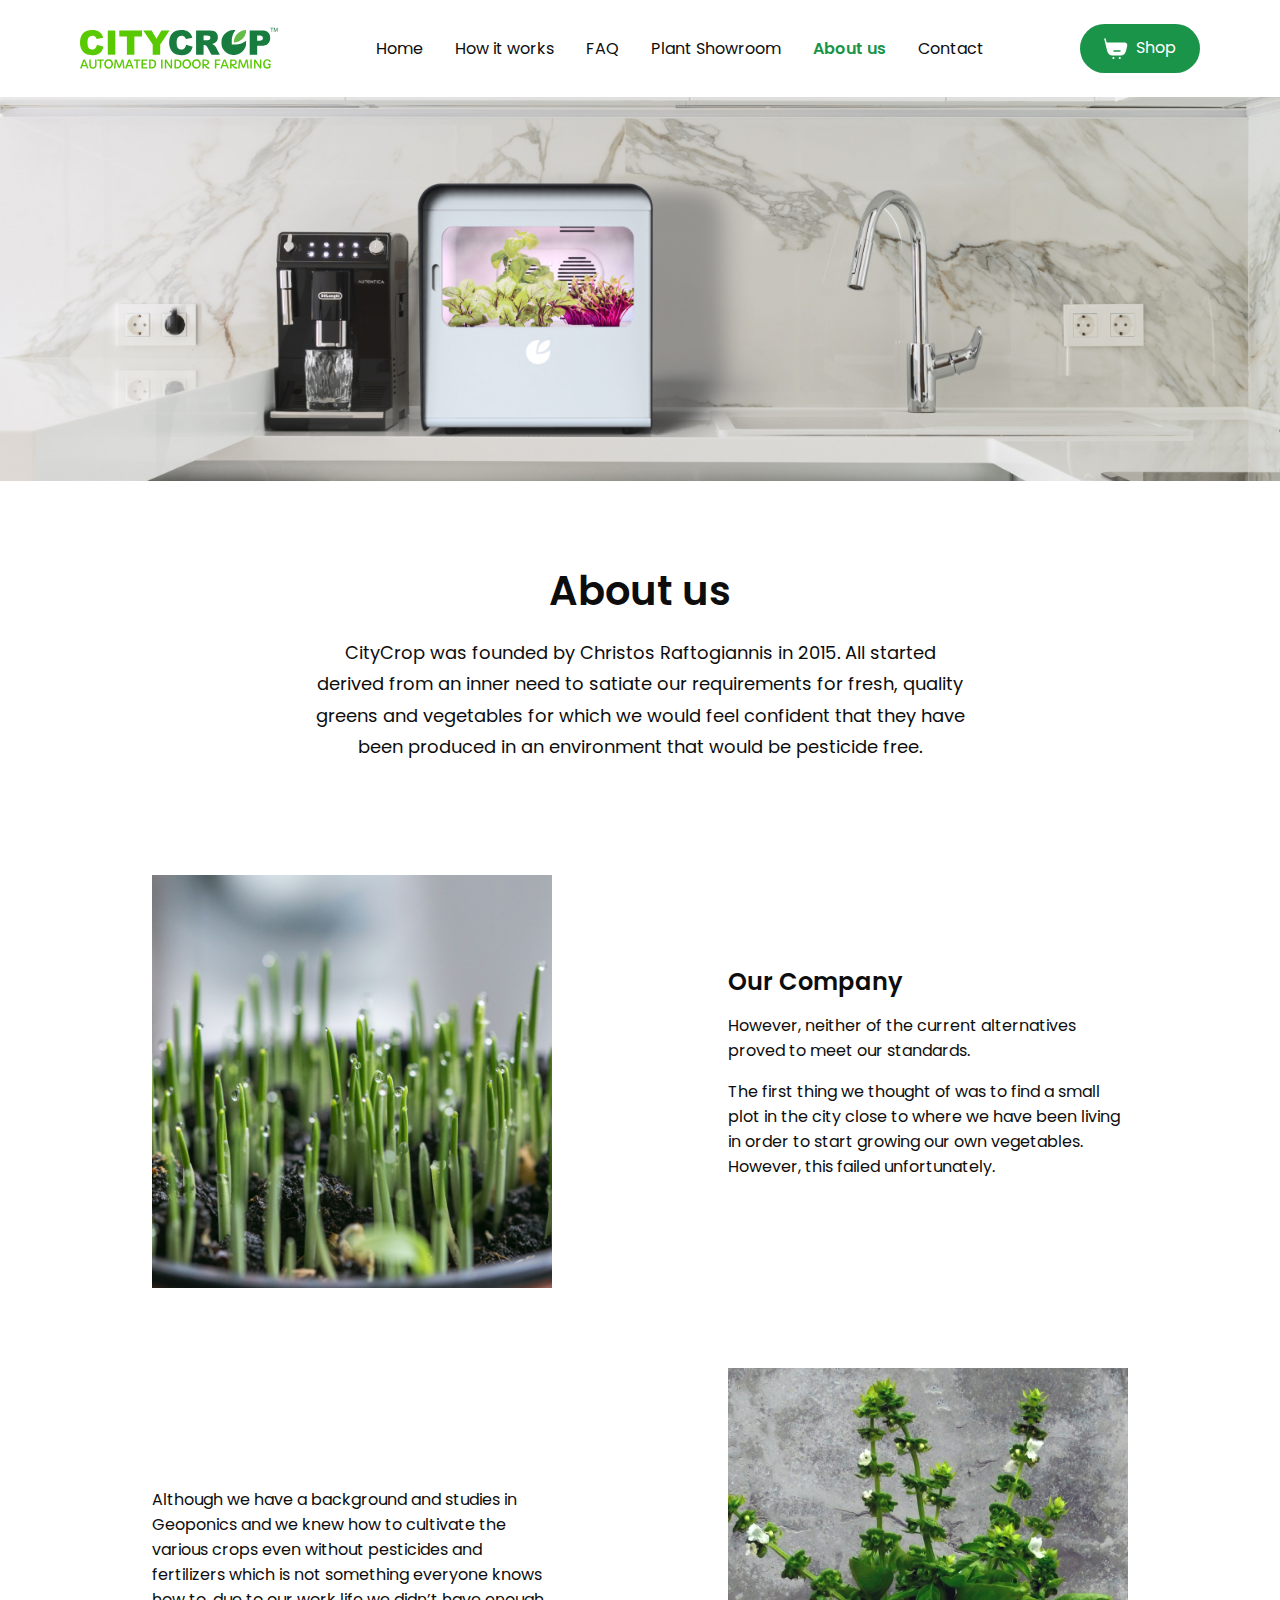
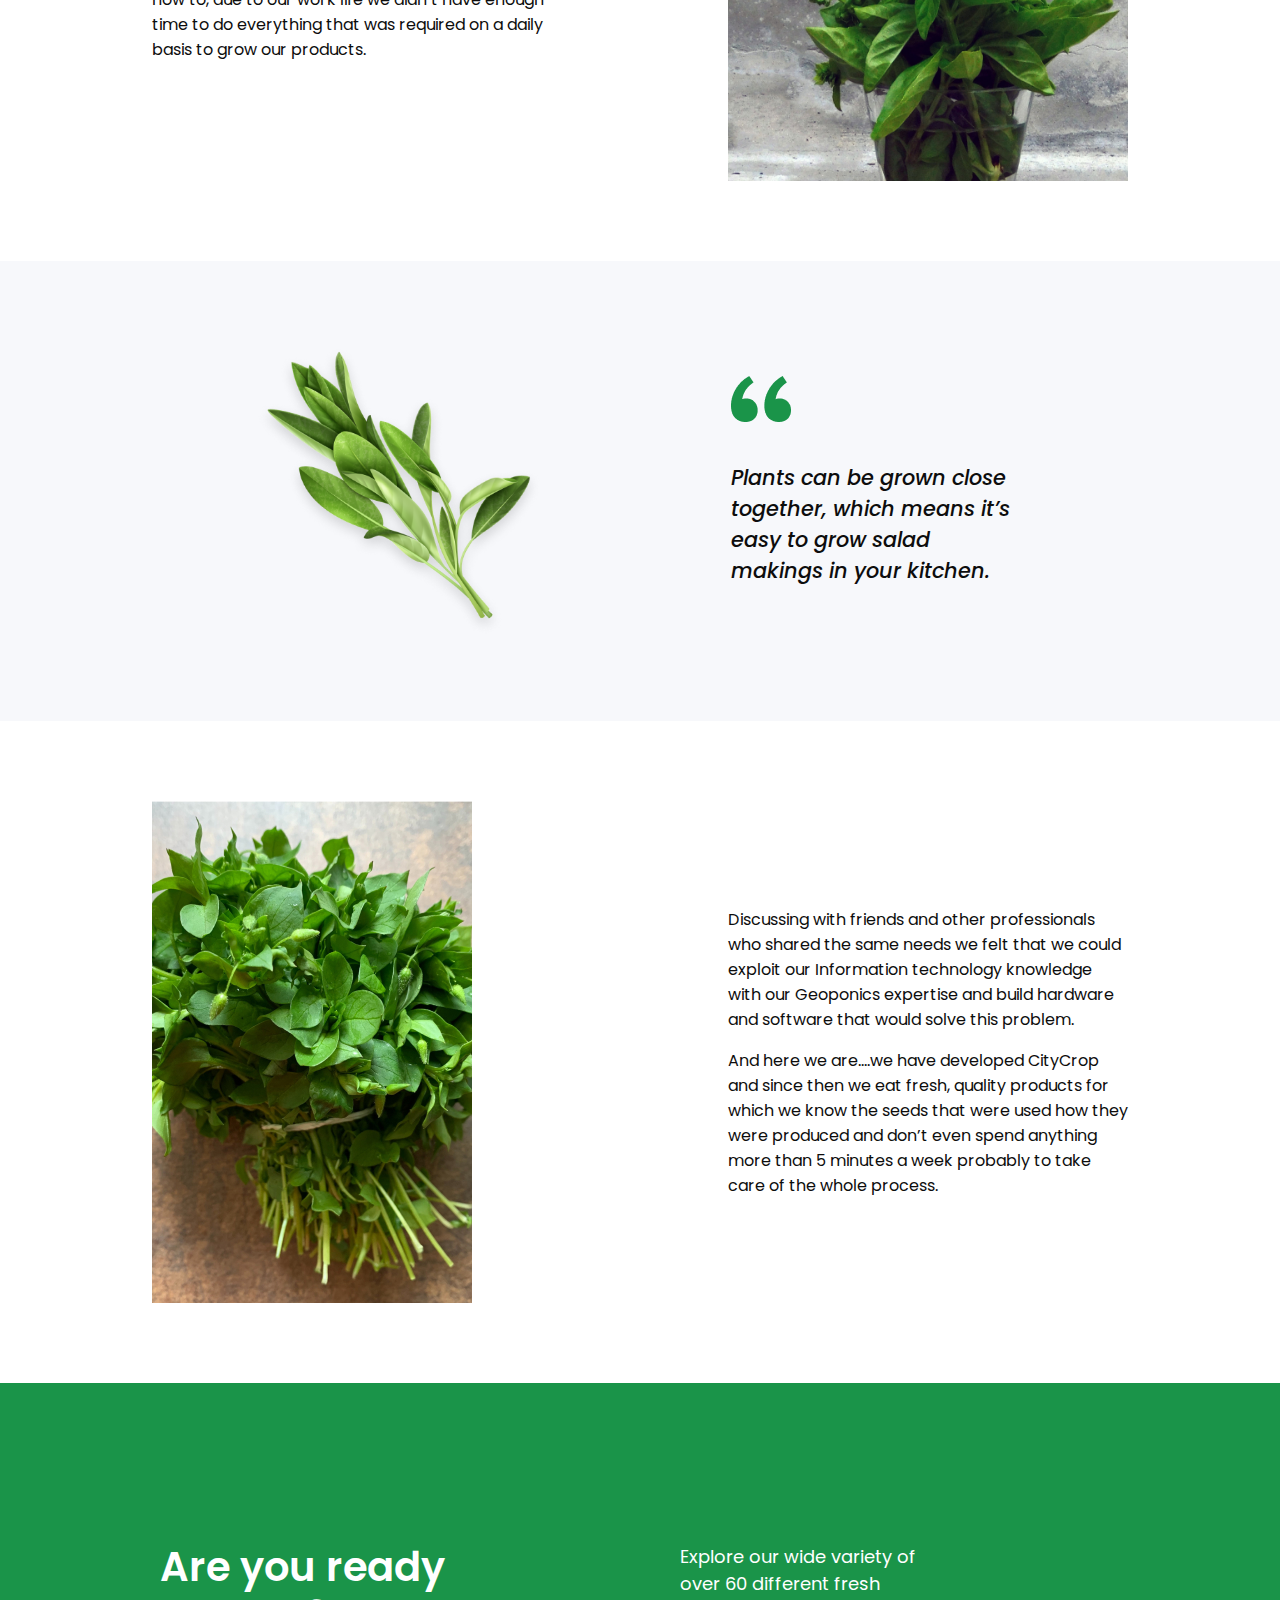
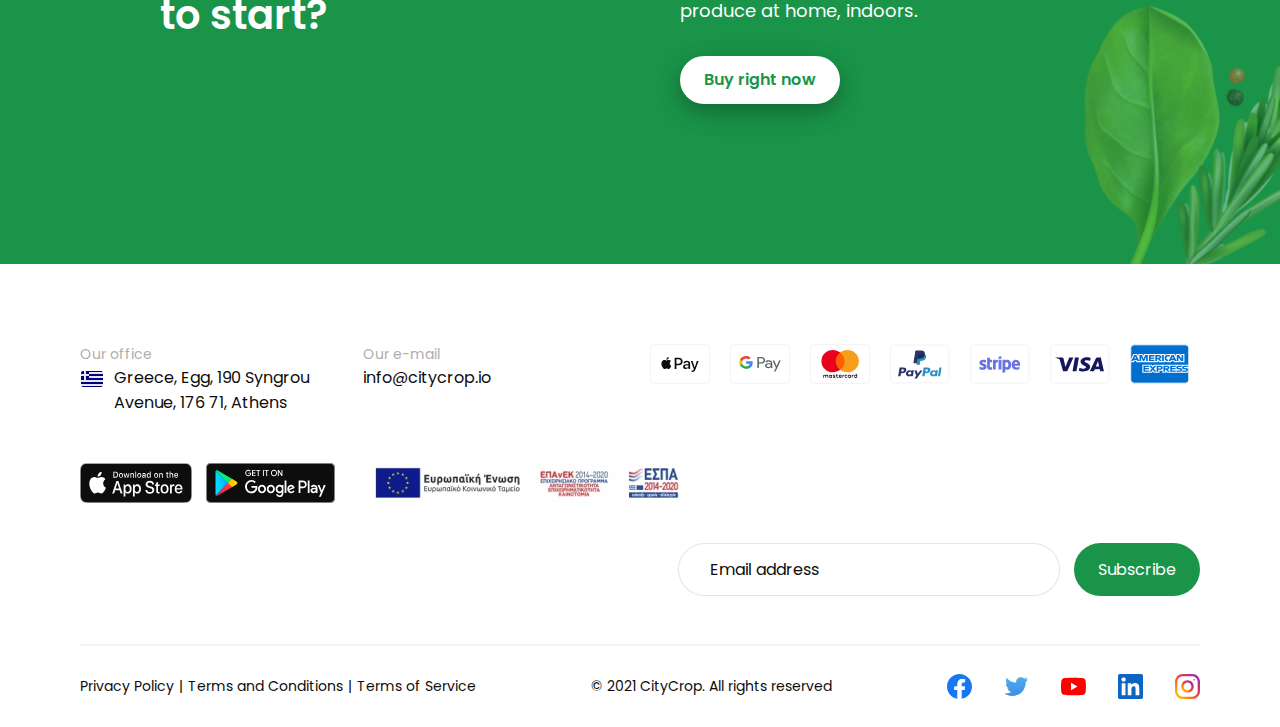
==== commit 697dd8ef: "Plants Showroom page" ====
--- a/pages/about.html
+++ b/pages/about.html
@@ -30,7 +30,7 @@
               <a href="./faq.html" class="nav-link">FAQ</a>
             </li>
             <li class="nav-item">
-              <a href="#" class="nav-link">Plant Showroom</a>
+              <a href="./plants-showroom.html" class="nav-link">Plant Showroom</a>
             </li>
             <li class="nav-item">
               <a href="#" class="nav-link active">About us</a>
--- a/css/global.css
+++ b/css/global.css
@@ -280,7 +280,7 @@
 .footer__row--2 {
   display: flex;
   align-items: center;
-  gap: 3rem;
+  gap: 2.5rem;
   margin-bottom: 3rem;
   flex-wrap: wrap;
 }
@@ -312,6 +312,8 @@
   color: white;
   outline: none;
   padding: 1rem 2rem;
+  padding-top: 1.75rem;
+  padding-bottom: 0.75rem;
   background: none;
   background: var(--white);
   color: var(--black);
@@ -321,8 +323,8 @@
 
 .form__label {
   position: absolute;
-  left: 1rem;
-  margin: 0 0.5rem;
+  left: 2rem;
+  margin: 0;
   cursor: text;
   transition: top 200ms ease-in, left 200ms ease-in, font-size 200ms ease-in;
   color: var(--black);
@@ -332,14 +334,19 @@
 }
 .form__input:focus ~ .form__label,
 .form__input:not(:placeholder-shown).form__input:not(:focus) ~ .form__label {
-  top: 0rem;
-  font-size: 0.8rem;
+  top: 1.25rem;
+  font-size: 12px;
   color: var(--grey);
 }
 
 .footer__form {
   display: flex;
-  gap: 20px;
+  gap: 14px;
+}
+
+.footer__form .form__input:focus ~ .form__label,
+.footer__form .form__input:not(:placeholder-shown).form__input:not(:focus) ~ .form__label {
+  top: 1rem;
 }
 
 .footer__form .form__input {
@@ -347,11 +354,16 @@
   border-radius: 62px;
   border: 1px solid rgba(13, 13, 13, 0.1);
   filter: none;
-  padding: 0.75rem 1rem;
+  padding: 0.75rem 2rem;
+  padding-top: 1.5rem;
+  padding-bottom: 0.5rem;
   min-width: 300px;
-}
-.footer__form .form__label {
-  background-color: #fff;
+  line-height: 1.2;
+  font-size: 16px;
+}
+
+.footer__form .form__input:focus {
+  border: 1px solid #70c278;
 }
 
 .footer__form .btn {
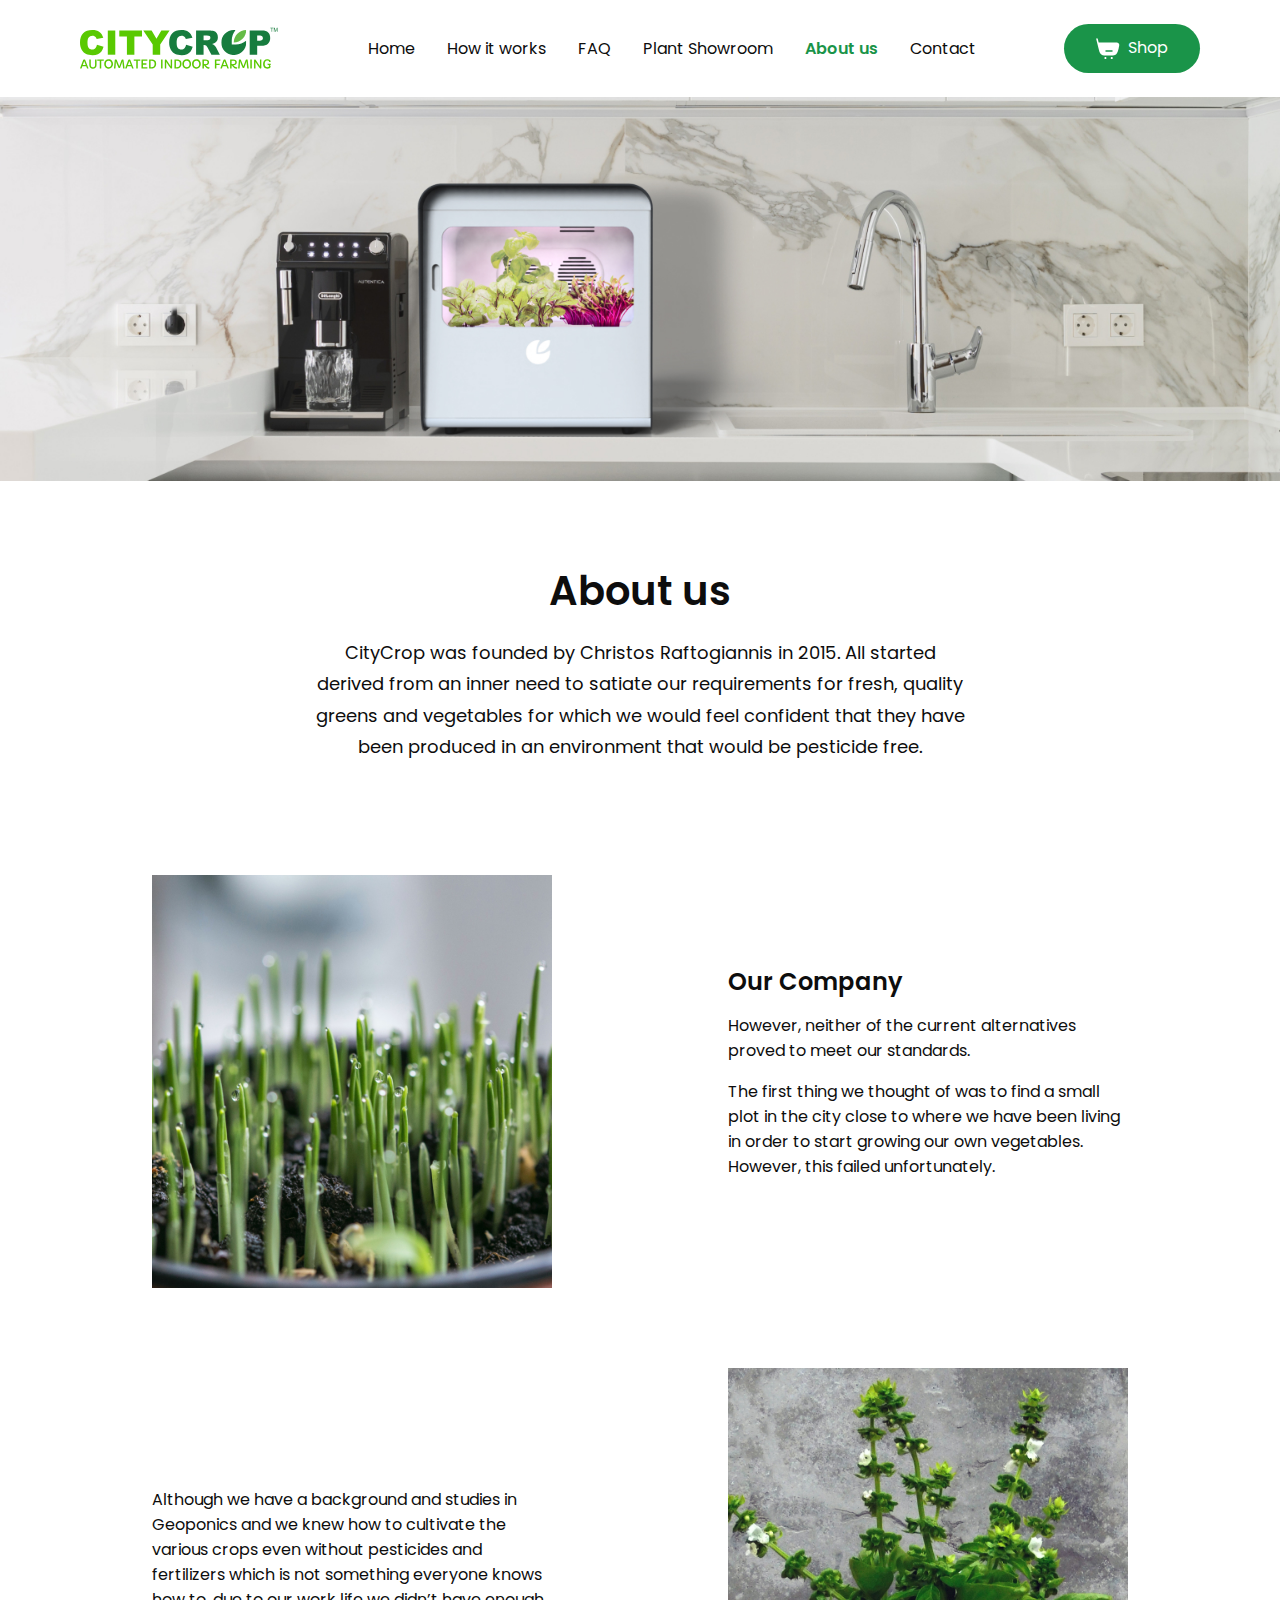
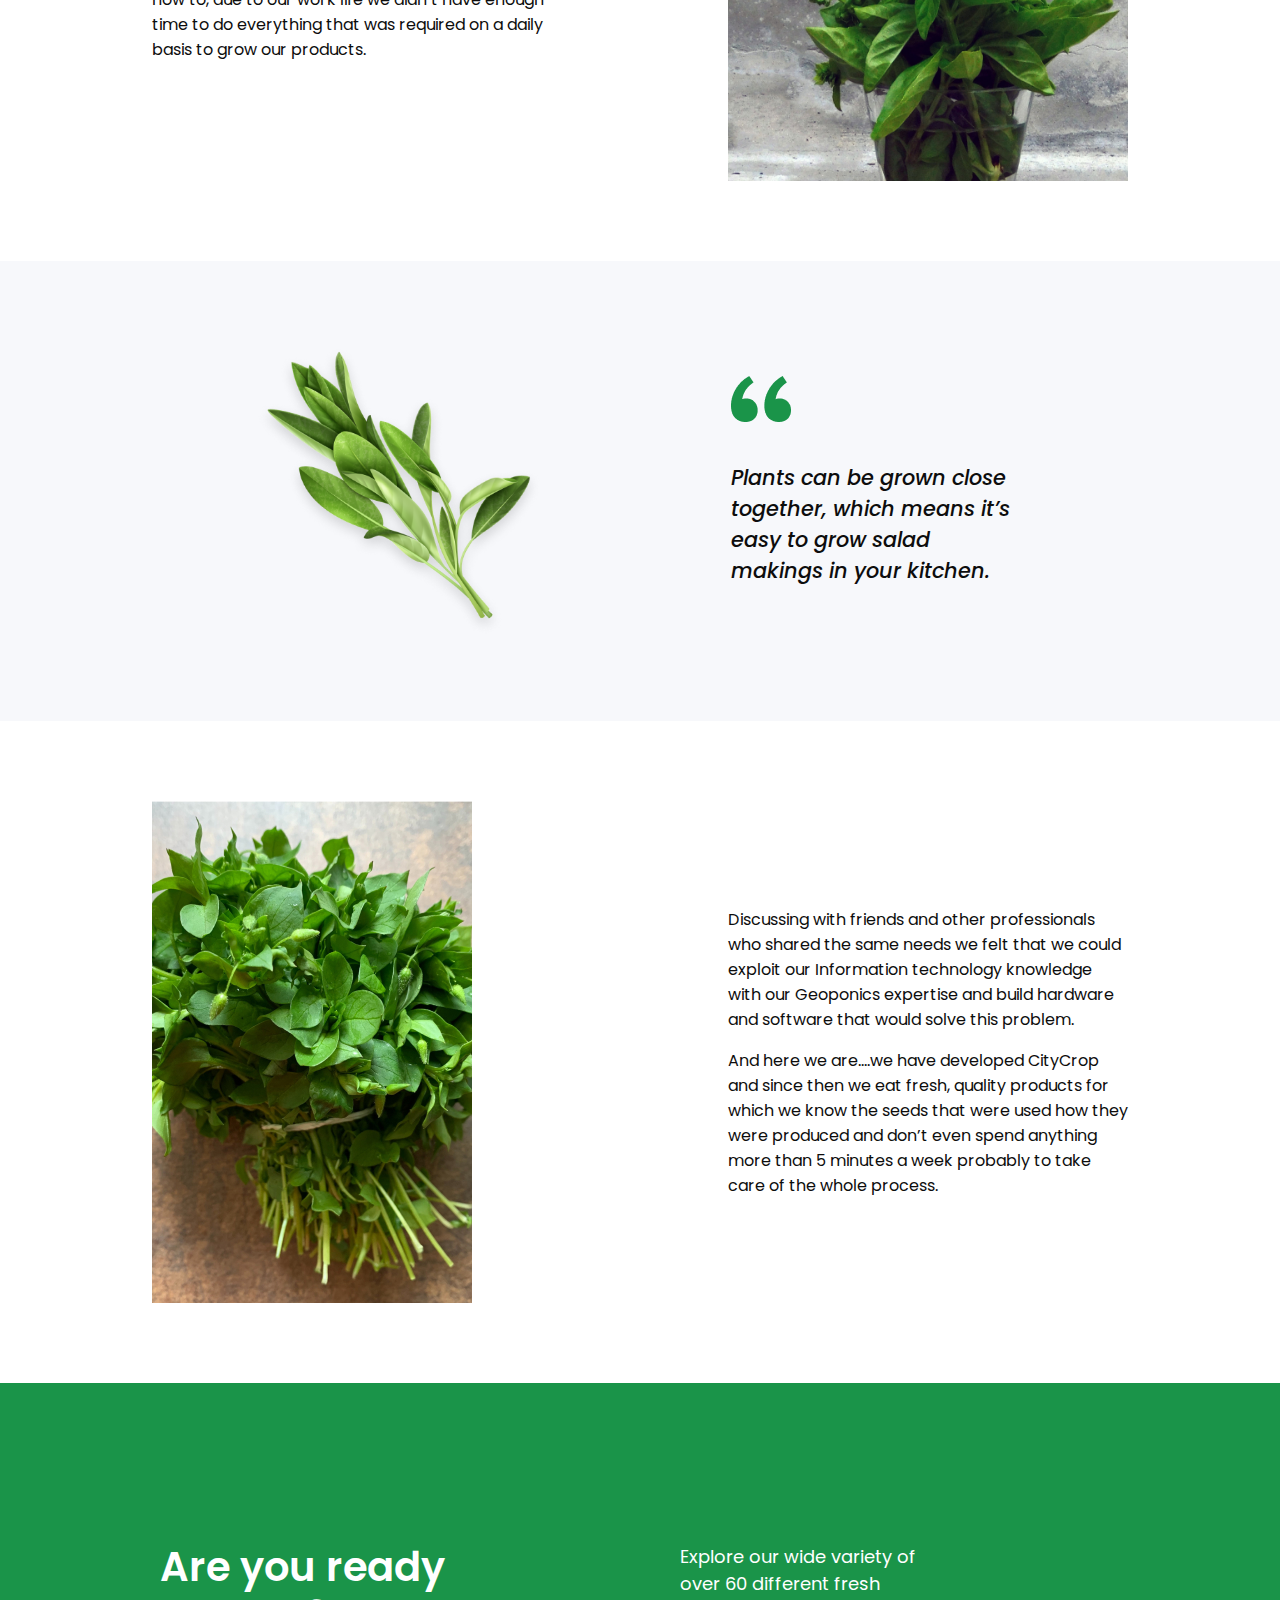
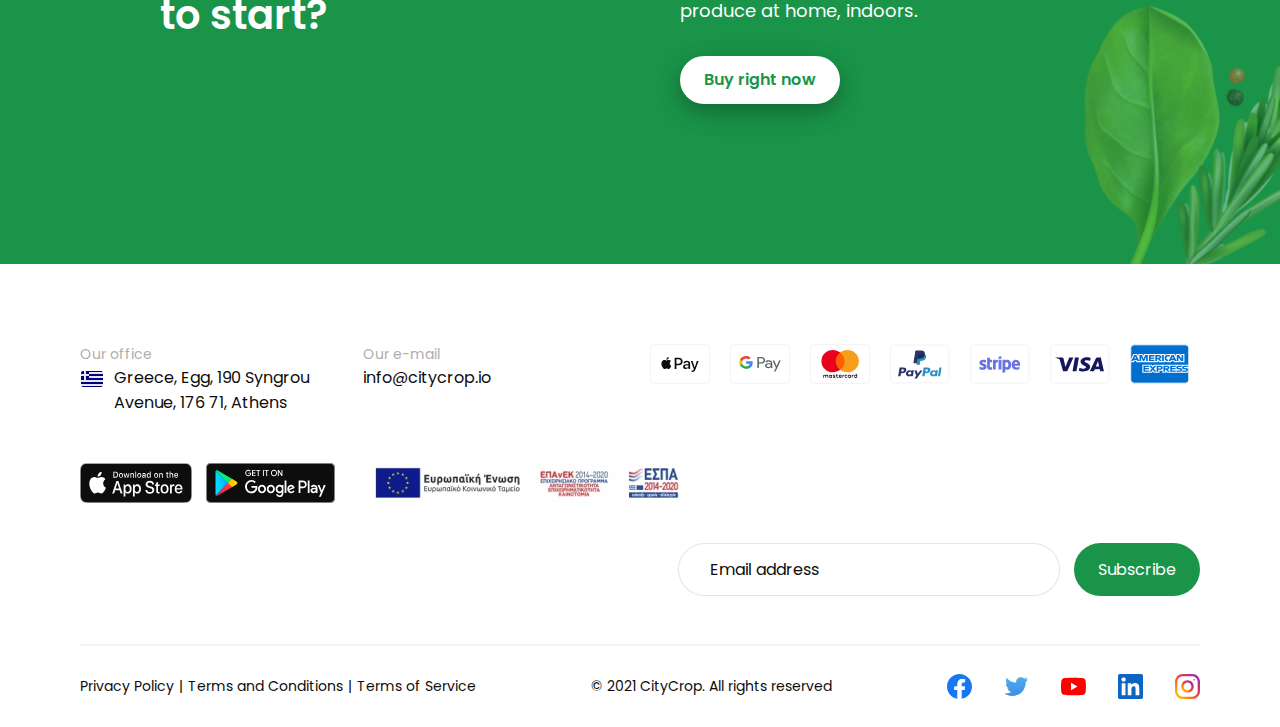
==== commit f030bc95: "Improve formatting" ====
--- a/pages/about.html
+++ b/pages/about.html
@@ -63,7 +63,10 @@
       <section class="about__info">
         <div class="container">
           <h2>About us</h2>
-          <p class="subhead">CityCrop was founded by Christos Raftogiannis in 2015. All started derived from an inner need to satiate our requirements for fresh, quality greens and vegetables for which we would feel confident that they have been produced in an environment that would be pesticide free.</p>
+          <p class="subhead">
+            CityCrop was founded by Christos Raftogiannis in 2015. All started derived from an inner need to satiate our requirements for fresh, quality greens
+            and vegetables for which we would feel confident that they have been produced in an environment that would be pesticide free.
+          </p>
         </div>
       </section>
       <section class="company__info">
@@ -75,14 +78,21 @@
             <div class="col-6">
               <h3>Our Company</h3>
               <p>However, neither of the current alternatives proved to meet our standards.</p>
-              <p>The first thing we thought of was to find a small plot in the city close to where we have been living in order to start growing our own vegetables. However, this failed unfortunately.</p>
+              <p>
+                The first thing we thought of was to find a small plot in the city close to where we have been living in order to start growing our own
+                vegetables. However, this failed unfortunately.
+              </p>
             </div>
           </div>
         </div>
         <div class="container">
           <div class="row">
             <div class="col-6 order-2">
-              <p>Although we have a background and studies in Geoponics and we knew how to cultivate the various crops even without pesticides and fertilizers which is not something everyone knows how to, due to our work life we didn’t have enough time to do everything that was required on a daily basis to grow our products.</p>
+              <p>
+                Although we have a background and studies in Geoponics and we knew how to cultivate the various crops even without pesticides and fertilizers
+                which is not something everyone knows how to, due to our work life we didn’t have enough time to do everything that was required on a daily
+                basis to grow our products.
+              </p>
             </div>
             <div class="col-6">
               <div><img src="../images/plant-3.jpg" alt="" /></div>
@@ -103,8 +113,14 @@
               <div class="text-center"><img src="../images/plant-4.jpg" alt="" /></div>
             </div>
             <div class="col-6">
-              <p>Discussing with friends and other professionals who shared the same needs we felt that we could exploit our Information technology knowledge with our Geoponics expertise and build hardware and software that would solve this problem.</p>
-              <p>And here we are….we have developed CityCrop and since then we eat fresh, quality products for which we know the seeds that were used how they were produced and don’t even spend anything more than 5 minutes a week probably to take care of the whole process.</p>
+              <p>
+                Discussing with friends and other professionals who shared the same needs we felt that we could exploit our Information technology knowledge
+                with our Geoponics expertise and build hardware and software that would solve this problem.
+              </p>
+              <p>
+                And here we are….we have developed CityCrop and since then we eat fresh, quality products for which we know the seeds that were used how they
+                were produced and don’t even spend anything more than 5 minutes a week probably to take care of the whole process.
+              </p>
             </div>
           </div>
         </div>
@@ -171,7 +187,9 @@
           </div>
         </div>
         <div class="footer__row--end">
-          <div class="links"><a href="#">Privacy Policy</a><span>|</span><a href="#">Terms and Conditions</a><span>|</span><a href="#">Terms of Service</a></div>
+          <div class="links">
+            <a href="#">Privacy Policy</a><span>|</span><a href="#">Terms and Conditions</a><span>|</span><a href="#">Terms of Service</a>
+          </div>
           <div><p>© 2021 CityCrop. All rights reserved</p></div>
           <div>
             <ul class="social-nav">
--- a/css/global.css
+++ b/css/global.css
@@ -18,7 +18,7 @@
 body {
   margin: 0 auto;
   padding: 0;
-  font-family: "Poppins", sans-serif;
+  font-family: 'Poppins', sans-serif;
   color: var(--black);
   background: var(--white);
   max-width: 1600px;
@@ -36,7 +36,7 @@
 p,
 a,
 button {
-  font-family: "Poppins", sans-serif;
+  font-family: 'Poppins', sans-serif;
 }
 input,
 textarea,
@@ -136,6 +136,19 @@
   background: #e7e7e7;
 }
 
+.btn--outline {
+  background: transparent;
+  color: var(--green);
+  border-color: var(--green);
+  border: 1px solid var(--green);
+  padding: 10px 18px;
+}
+.btn--outline:hover,
+.btn--outline:active {
+  background: transparent;
+  color: var(--green);
+}
+
 ol,
 ul {
   list-style: none;
@@ -179,6 +192,140 @@
 }
 .gap-1 {
   gap: 1rem;
+}
+.gap-2 {
+  gap: 2rem;
+}
+/*Custom checkbox and radio button*/
+.option__container {
+  display: block;
+  position: relative;
+  padding-left: 28px;
+  margin-bottom: 12px;
+  cursor: pointer;
+  -webkit-user-select: none;
+  -moz-user-select: none;
+  -ms-user-select: none;
+  user-select: none;
+  line-height: 1.25;
+}
+
+.option__container input {
+  position: absolute;
+  opacity: 0;
+  cursor: pointer;
+  height: 0;
+  width: 0;
+}
+
+.checkmark {
+  position: absolute;
+  top: 0;
+  left: 0;
+  height: 20px;
+  width: 20px;
+  background-color: white;
+  border: 1px solid #e3e3e5;
+  border-radius: 4px;
+  line-height: 1;
+  display: flex;
+  align-items: center;
+  justify-content: center;
+}
+
+.checkmark:after {
+  content: '';
+  position: absolute;
+  display: none;
+}
+
+.option__container input:checked ~ .checkmark:after {
+  display: block;
+}
+
+.option__container .checkmark:after {
+  content: url('../images/checkmark.svg');
+  top: 0;
+}
+.option__container.radio__btn .checkmark:after {
+  content: url('../images/radio-dot.svg');
+  top: auto;
+}
+.option__container.radio__btn .checkmark {
+  border-radius: 50%;
+}
+
+/*Dropdown*/
+
+.dropbtn {
+  background-color: transparent;
+  color: black;
+  border: 1px solid #1a9449;
+  border-radius: 52px;
+  padding: 12px 32px;
+  font-size: 16px;
+  cursor: pointer;
+  width: 100%;
+  text-align: left;
+  display: flex;
+  justify-content: space-between;
+  margin-bottom: 1rem;
+}
+
+.dropbtn.open {
+  color: #1a9449;
+}
+
+.dropbtn span {
+  pointer-events: none;
+}
+.dropbtn svg {
+  width: 12px;
+  transition: transform 0.3s;
+}
+
+.dropbtn.open + .dropdown-content {
+  display: block;
+}
+
+.dropbtn.open svg {
+  transform: rotate(180deg);
+}
+
+.dropbtn.open path {
+  fill: var(--green);
+}
+
+.dropdown {
+  position: relative;
+  display: inline-block;
+}
+
+.dropdown-content {
+  display: none;
+  position: absolute;
+  width: 100%;
+  min-width: 160px;
+  overflow: auto;
+  background: #ffffff;
+  box-shadow: 0px 8px 12px rgba(0, 0, 0, 0.05);
+  border-radius: 12px;
+  z-index: 1;
+  padding: 0 24px;
+  transition: all 0.24s cubic-bezier(0.215, 0.61, 0.355, 1), opacity 0.12s cubic-bezier(0.215, 0.61, 0.355, 1);
+  box-shadow: 0 12px 18px rgb(0, 0, 0, 0.14);
+}
+
+.dropdown-content a {
+  color: black;
+  padding: 18px 0;
+  text-decoration: none;
+  display: block;
+  border-bottom: 1px solid rgba(13, 13, 13, 0.05);
+}
+
+.dropdown a:hover {
+  color: #1a9449;
 }
 
 /* || Navbar styles*/
@@ -239,6 +386,25 @@
   display: flex;
   gap: 8px;
   align-items: center;
+  position: relative;
+  padding: 12px 2rem;
+}
+.cart {
+  position: relative;
+}
+.counter {
+  background-color: #ff7478;
+  border-radius: 50%;
+  position: absolute;
+  width: 16px;
+  height: 16px;
+  line-height: 20px;
+  font-size: 10px;
+  right: -10px;
+  top: -6px;
+  display: flex;
+  align-items: center;
+  justify-content: center;
 }
 .shop-btn--mobile {
   display: none;
@@ -446,8 +612,154 @@
 .social-nav img {
   width: 40px;
 }
+/*Cart sidebar*/
+
+.cart__sidebar__close {
+  position: absolute;
+  top: 1rem;
+  right: 1rem;
+}
+.cart__sidebar .cart__item {
+  justify-content: space-between;
+  padding: 1rem 0;
+  gap: 2rem;
+}
+
+.cart__sidebar__wrapper {
+  width: 100%;
+  position: fixed;
+  left: 0;
+  top: 0;
+  bottom: 0;
+  transition: none;
+  padding: 0;
+  display: none;
+  background-color: rgba(13, 13, 13, 0.6);
+}
+
+.cart__sidebar {
+  min-height: 100vh;
+  right: 0;
+  top: 0;
+  padding: 3rem;
+  width: auto;
+  position: absolute;
+  background-color: #f7f8fb;
+  transition: transform 0.4s;
+  overflow-y: scroll;
+  height: 100vh;
+  animation-name: mymove;
+  animation-duration: 0.5s;
+  animation-delay: 0ms;
+}
+@keyframes mymove {
+  from {
+    right: -100%;
+  }
+  to {
+    right: 0;
+  }
+}
+.cart__sidebar::-webkit-scrollbar-button {
+  width: 50px;
+  height: 50px;
+}
+
+.cart__sidebar::-webkit-scrollbar {
+  width: 5px;
+}
+
+.cart__sidebar::-webkit-scrollbar-track {
+  background: #f7f8fb;
+}
+
+.cart__sidebar::-webkit-scrollbar-thumb {
+  background: #888;
+}
+
+.cart__sidebar::-webkit-scrollbar-thumb:hover {
+  background: #555;
+}
+
+.cart__sidebar .cart__item {
+  padding: 2rem 0;
+  display: flex;
+  align-items: center;
+  gap: 1rem;
+  border-bottom: 1px solid #e7e7e7;
+  position: relative;
+  justify-content: space-between;
+  padding: 1rem 0;
+  gap: 2rem;
+}
+
+.cart__sidebar .cart__item > div {
+  width: auto !important;
+  gap: 8px;
+  font-size: 16px;
+}
+.cart__sidebar .product__card {
+  display: flex;
+  gap: 1rem;
+  align-items: center;
+}
+.cart__sidebar .product__card img {
+  width: 80px;
+  background-color: #f7f8fb;
+}
+.cart__sidebar .product__card h2 {
+  color: var(--green);
+  text-align: left;
+  font-size: 18px;
+  max-width: 250px;
+}
+.cart__sidebar .product__card p {
+  margin: 0;
+}
+.cart__sidebar .remove__product__btn {
+  flex: 0 !important;
+  cursor: pointer;
+  position: static;
+  width: auto !important;
+}
+.cart__sidebar .subtotal {
+  display: flex;
+  justify-content: space-between;
+  padding: 1.5rem 0;
+  border-bottom: 1px solid #e7e7e7;
+}
+.cart__sidebar .btns {
+  padding: 2rem 0;
+  display: flex;
+  gap: 1rem;
+  justify-content: center;
+}
+.cart__sidebar .btns .btn {
+  padding: 1rem 2rem !important;
+  line-height: 1;
+  padding: 1.25rem 2rem !important;
+}
+.cart__sidebar__close {
+  cursor: pointer;
+}
 
 @media (max-width: 968px) {
+  /*Dropdown*/
+
+  .dropbtn {
+    border: 0;
+    border-radius: 0;
+    border-bottom: 2px solid #e5e5e5;
+    padding: 22px 0;
+    margin-bottom: 0;
+  }
+  .dropdown:last-child .dropbtn {
+    margin-bottom: 0;
+  }
+  .dropdown-content a {
+    padding: 12px 0;
+  }
+
   .nav-link {
     color: var(--white);
   }
@@ -531,7 +843,7 @@
     font-size: 1.25rem;
   }
   p {
-    font-size: 0.75rem;
+    font-size: 14px;
   }
   .btn {
     font-size: 0.875rem;
@@ -574,7 +886,7 @@
 
   /*Footer*/
   .footer {
-    padding-top: 1rem;
+    padding-top: 3rem;
   }
 
   .office__address {
--- a/css/about.css
+++ b/css/about.css
@@ -59,7 +59,7 @@
   margin-top: 0;
 }
 .blockquote::before {
-  content: url("../images/quote.png");
+  content: url('../images/quote.png');
   display: block;
   margin-bottom: 2rem;
 }
@@ -86,7 +86,4 @@
   .text-center {
     text-align: center;
   }
-  /* .company__info .row .col-6:first-child {
-    order: 2;
-  } */
 }
